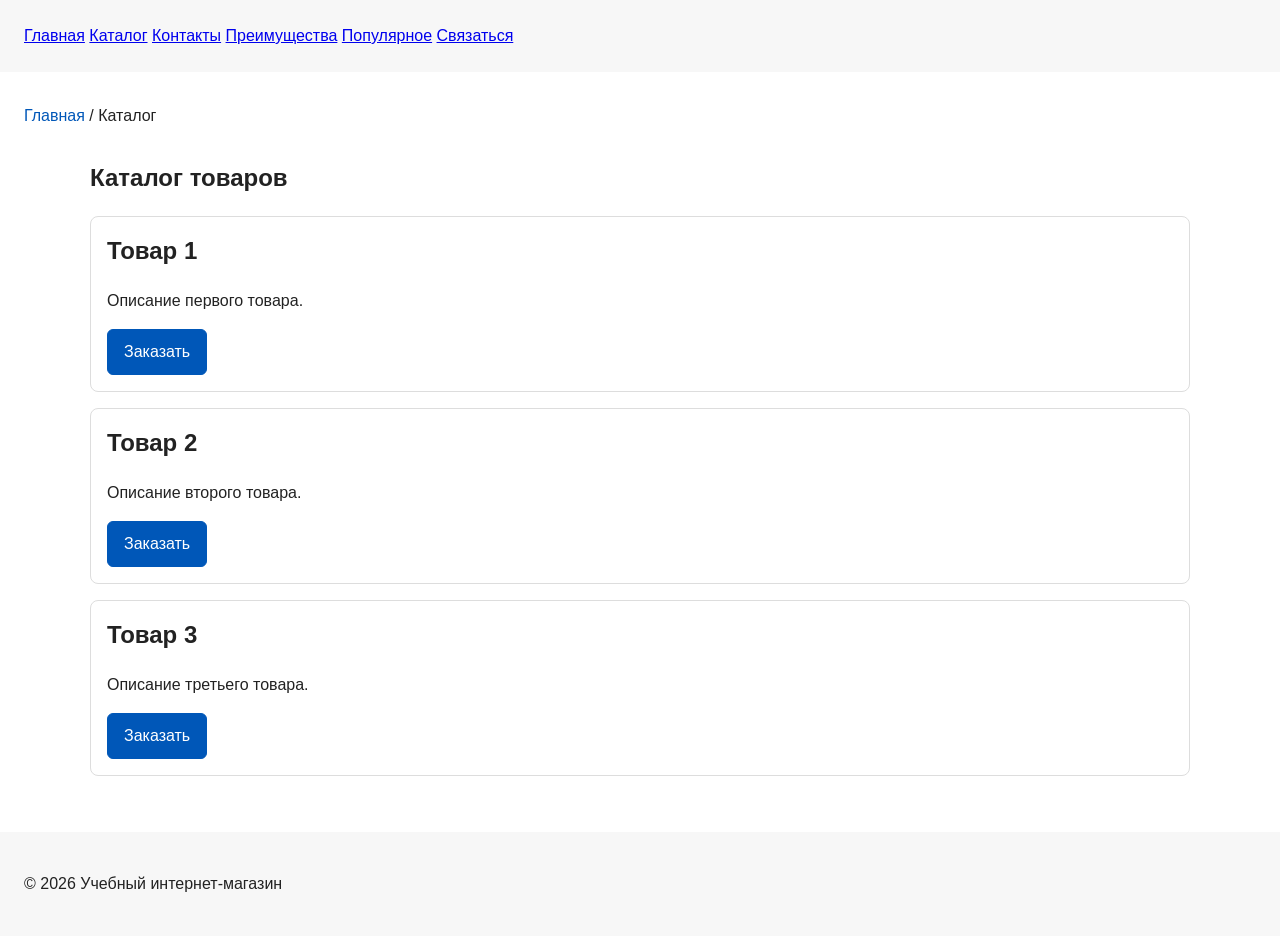
==== catalog.html @ dd1ce4ba "feat: add multi-page structure navigation and anchors" ====
<!DOCTYPE html>
<html lang="ru">
<head>
    <meta charset="UTF-8">
    <meta name="viewport" content="width=device-width, initial-scale=1.0">
    <meta name="description" content="Каталог товаров учебного интернет-магазина.">
    <title>Каталог товаров — Учебный интернет-магазин</title>

    <link rel="stylesheet" href="css/style.css">
</head>

<body>

<header class="header">
    <div class="container">
        <nav class="nav">
            <a href="index.html">Главная</a>
            <a href="catalog.html">Каталог</a>
            <a href="contacts.html">Контакты</a>
            <a href="index.html#advantages">Преимущества</a>
            <a href="index.html#popular">Популярное</a>
            <a href="index.html#contacts">Связаться</a>
        </nav>
    </div>
</header>

<main>

    <nav class="breadcrumbs container" aria-label="Хлебные крошки">
        <a href="index.html">Главная</a>
        <span>Каталог</span>
    </nav>

    <section class="section">
        <div class="container">
            <h1>Каталог товаров</h1>

            <div class="products">

                <article class="product-card">
                    <h2>Товар 1</h2>
                    <p>Описание первого товара.</p>
                    <button class="button">Заказать</button>
                </article>

                <article class="product-card">
                    <h2>Товар 2</h2>
                    <p>Описание второго товара.</p>
                    <button class="button">Заказать</button>
                </article>

                <article class="product-card">
                    <h2>Товар 3</h2>
                    <p>Описание третьего товара.</p>
                    <button class="button">Заказать</button>
                </article>

            </div>
        </div>
    </section>

</main>

<footer class="footer">
    <div class="container">
        <p>&copy; 2026 Учебный интернет-магазин</p>
    </div>
</footer>

</body>
</html>
---- css/style.css ----
/* ===============================
   1. Переменные проекта
   =============================== */

:root {
    /* Основные цвета проекта */
    --color-bg: #ffffff;
    --color-text: #222222;
    --color-muted: #666666;
    --color-primary: #0057b8;
    --color-primary-dark: #003f86;
    --color-border: #dddddd;
    --color-surface: #f7f7f7;
    --color-surface-accent: #eef5ff;
    --color-danger: #b00020;
    --color-success: #168a2f;
    --color-success-bg: #eefaf0;
    --color-white: #ffffff;

    /* Отступы */
    --space-xs: 4px;
    --space-sm: 8px;
    --space-md: 16px;
    --space-lg: 24px;
    --space-xl: 32px;

    /* Скругления */
    --radius-sm: 6px;
    --radius-md: 8px;
    --radius-lg: 12px;

    /* Размеры */
    --container-width: 1100px;
}


/* ===============================
   2. Базовые стили
   =============================== */

/* Минимальный сброс стилей */

* {
    box-sizing: border-box;
}

body {
    margin: 0;
    font-family: Arial, sans-serif;
    line-height: 1.5;
    color: var(--color-text);
    background-color: var(--color-bg);
}


/* Основные области страницы */

header,
main,
footer {
    padding: var(--space-lg);
}

header {
    background-color: var(--color-surface);
}

footer {
    background-color: var(--color-surface);
}


/* ===============================
   3. Шапка и навигация
   =============================== */

.site-header {
    max-width: var(--container-width);
    margin: 0 auto;
}

.site-logo {
    font-weight: bold;
    text-decoration: none;
    color: var(--color-text);
}

.site-nav__list {
    padding: 0;
    margin: var(--space-md) 0 0;
    list-style: none;
}

.site-nav__list li {
    margin-bottom: var(--space-sm);
}

.site-nav__list a {
    color: var(--color-primary);
    text-decoration: none;
}

.site-nav__list a:hover {
    color: var(--color-primary-dark);
    text-decoration: underline;
}

.site-nav__list a:focus-visible,
.site-logo:focus-visible {
    outline: 3px solid var(--color-primary);
    outline-offset: 2px;
}


/* ===============================
   4. Hero-блок
   =============================== */

.hero {
    max-width: var(--container-width);
    margin: 0 auto var(--space-xl);
    padding: var(--space-xl) var(--space-lg);
    background-color: var(--color-surface-accent);
    border-radius: var(--radius-lg);
}


/* ===============================
   5. Основные разделы
   =============================== */

.section {
    max-width: var(--container-width);
    margin: 0 auto var(--space-xl);
}

.section h2 {
    margin-top: 0;
}


/* ===============================
   6. Карточки товаров
   =============================== */

.product-card {
    margin-bottom: var(--space-md);
    padding: var(--space-md);
    border: 1px solid var(--color-border);
    border-radius: var(--radius-md);
    background-color: var(--color-bg);
    transition: box-shadow 0.2s, transform 0.2s;
}

.product-card:hover {
    box-shadow: 0 4px 12px rgba(0, 0, 0, 0.12);
    transform: translateY(-2px);
}

.product-card h3 {
    margin-top: 0;
}


/* ===============================
   7. Кнопки
   =============================== */

.button {
    display: inline-block;
    padding: 10px var(--space-md);
    color: var(--color-white);
    background-color: var(--color-primary);
    text-decoration: none;
    border: 1px solid var(--color-primary);
    border-radius: var(--radius-sm);
    cursor: pointer;
    font: inherit;
}

.button:hover {
    background-color: var(--color-primary-dark);
    border-color: var(--color-primary-dark);
}

.button:focus-visible {
    outline: 3px solid var(--color-primary);
    outline-offset: 2px;
}

.button:disabled {
    opacity: 0.5;
    cursor: not-allowed;
}


/* ===============================
   8. Дополнительный информационный блок
   =============================== */

.aside-info {
    max-width: var(--container-width);
    margin: 0 auto var(--space-xl);
    padding: var(--space-md);
    border-left: 4px solid var(--color-primary);
    background-color: var(--color-surface);
}


/* ===============================
   9. Модальное окно
   =============================== */

.modal {
    display: none;
    position: fixed;
    inset: 0;
    z-index: 1000;
}

.modal.is-open {
    display: block;
}

.modal__overlay {
    position: absolute;
    inset: 0;
    background-color: rgba(0, 0, 0, 0.5);
}

.modal__content {
    position: relative;
    width: min(500px, calc(100% - 32px));
    margin: 60px auto;
    padding: var(--space-lg);
    background-color: var(--color-bg);
    border-radius: var(--radius-lg);
    z-index: 1;
}

.modal__close {
    position: absolute;
    top: 10px;
    right: 14px;
    border: none;
    background: none;
    font-size: 28px;
    cursor: pointer;
    color: var(--color-muted);
}

.modal__close:hover {
    color: var(--color-text);
}

.modal__close:focus-visible {
    outline: 3px solid var(--color-primary);
    outline-offset: 2px;
}


/* ===============================
   10. Форма
   =============================== */

.order-form {
    display: flex;
    flex-direction: column;
    gap: var(--space-md);
}

.form-field {
    display: flex;
    flex-direction: column;
    gap: var(--space-xs);
}

.form-field input,
.form-field textarea,
.form-field select {
    width: 100%;
    padding: 10px;
    border: 1px solid var(--color-border);
    border-radius: var(--radius-sm);
    font: inherit;
    background-color: var(--color-bg);
}

.form-field input:hover,
.form-field textarea:hover,
.form-field select:hover {
    border-color: var(--color-primary);
}

.form-field input:focus-visible,
.form-field textarea:focus-visible,
.form-field select:focus-visible {
    outline: 3px solid var(--color-primary);
    outline-offset: 1px;
    border-color: var(--color-primary);
}

.form-field input[aria-invalid="true"],
.form-field textarea[aria-invalid="true"],
.form-field select[aria-invalid="true"] {
    border-color: var(--color-danger);
}

.form-error {
    min-height: 18px;
    color: var(--color-danger);
    font-size: 14px;
}


/* ===============================
   11. Успешное сообщение
   =============================== */

.form-success {
    padding: var(--space-md);
    color: var(--color-success);
    background-color: var(--color-success-bg);
    border-radius: var(--radius-sm);
}

/* ===============================
   12. Хлебные крошки
   =============================== */

.breadcrumbs {
    margin-bottom: var(--space-lg);
    padding: var(--space-sm) 0;
}

.breadcrumbs a {
    color: var(--color-primary);
    text-decoration: none;
}

.breadcrumbs a:hover {
    text-decoration: underline;
}

.breadcrumbs span::before {
    content: " / ";
    color: var(--color-text);
}


/* ===============================
   13. Якорные ссылки
   =============================== */

html {
    scroll-behavior: smooth;
}

:target {
    outline: 2px dashed var(--color-primary);
    outline-offset: 4px;
}
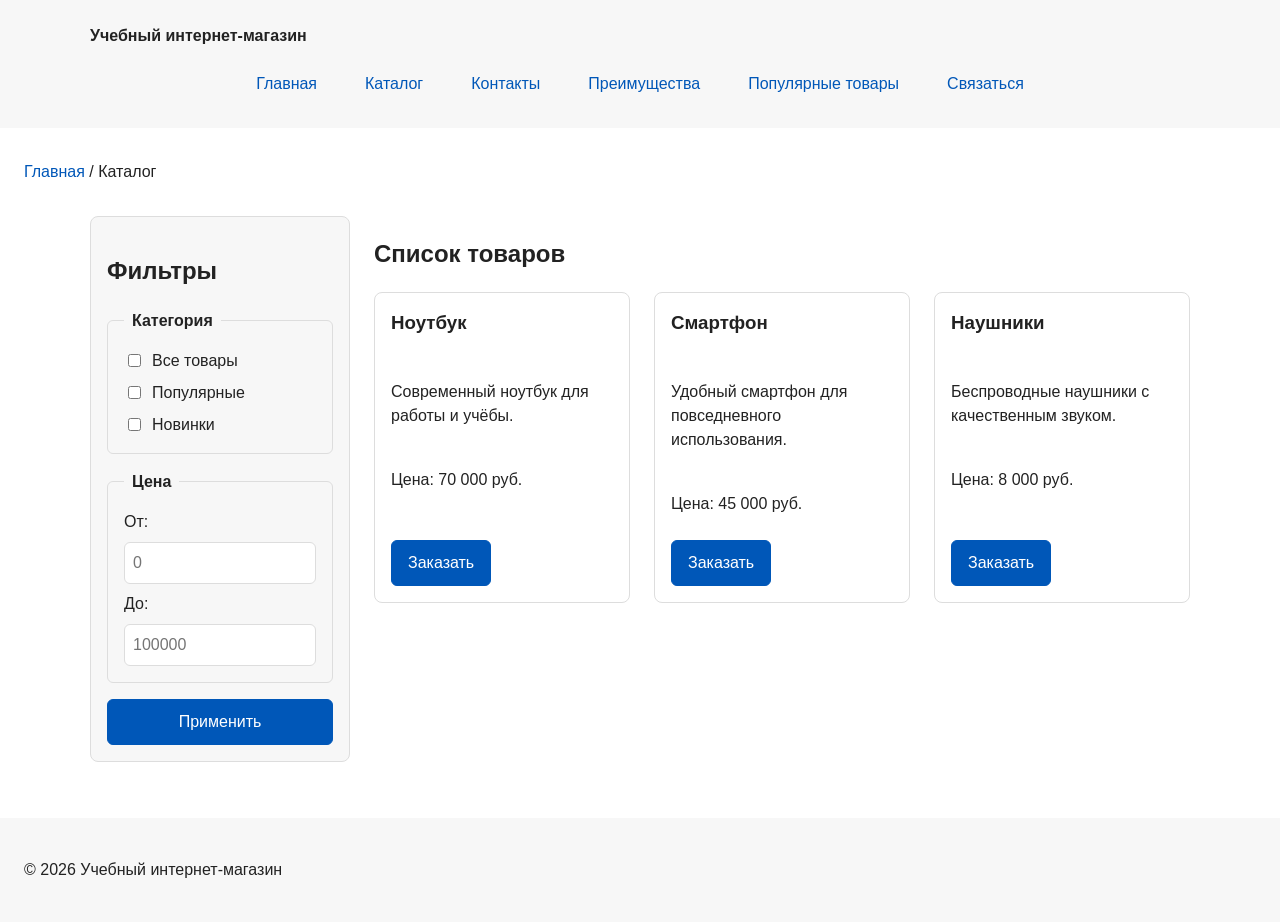
==== commit 9ab11b61: "feat: add flex navigation and grid catalog layout" ====
--- a/catalog.html
+++ b/catalog.html
@@ -3,7 +3,10 @@
 <head>
     <meta charset="UTF-8">
     <meta name="viewport" content="width=device-width, initial-scale=1.0">
-    <meta name="description" content="Каталог товаров учебного интернет-магазина.">
+    <meta
+        name="description"
+        content="Каталог товаров учебного интернет-магазина."
+    >
     <title>Каталог товаров — Учебный интернет-магазин</title>
 
     <link rel="stylesheet" href="css/style.css">
@@ -11,61 +14,166 @@
 
 <body>
 
-<header class="header">
-    <div class="container">
-        <nav class="nav">
-            <a href="index.html">Главная</a>
-            <a href="catalog.html">Каталог</a>
-            <a href="contacts.html">Контакты</a>
-            <a href="index.html#advantages">Преимущества</a>
-            <a href="index.html#popular">Популярное</a>
-            <a href="index.html#contacts">Связаться</a>
+<header>
+    <div class="site-header">
+
+        <a class="site-logo" href="index.html">
+            Учебный интернет-магазин
+        </a>
+
+        <nav class="site-nav" aria-label="Основная навигация">
+            <ul class="site-nav__list">
+                <li><a href="index.html">Главная</a></li>
+                <li><a href="catalog.html">Каталог</a></li>
+                <li><a href="contacts.html">Контакты</a></li>
+                <li><a href="index.html#advantages">Преимущества</a></li>
+                <li><a href="index.html#popular">Популярные товары</a></li>
+                <li><a href="index.html#contacts">Связаться</a></li>
+            </ul>
         </nav>
+
     </div>
 </header>
 
 <main>
 
-    <nav class="breadcrumbs container" aria-label="Хлебные крошки">
+    <div class="breadcrumbs">
         <a href="index.html">Главная</a>
         <span>Каталог</span>
-    </nav>
+    </div>
 
-    <section class="section">
-        <div class="container">
-            <h1>Каталог товаров</h1>
+    <section class="catalog-layout">
 
-            <div class="products">
+        <aside class="catalog-filters">
+            <h2>Фильтры</h2>
+
+            <form class="filters-form" action="#" method="get">
+
+                <fieldset>
+                    <legend>Категория</legend>
+
+                    <label>
+                        <input
+                            type="checkbox"
+                            name="category"
+                            value="all"
+                        >
+                        Все товары
+                    </label>
+
+                    <label>
+                        <input
+                            type="checkbox"
+                            name="category"
+                            value="popular"
+                        >
+                        Популярные
+                    </label>
+
+                    <label>
+                        <input
+                            type="checkbox"
+                            name="category"
+                            value="new"
+                        >
+                        Новинки
+                    </label>
+                </fieldset>
+
+                <fieldset>
+                    <legend>Цена</legend>
+
+                    <label for="price-from">
+                        От:
+                    </label>
+
+                    <input
+                        id="price-from"
+                        type="number"
+                        name="price_from"
+                        min="0"
+                        placeholder="0"
+                    >
+
+                    <label for="price-to">
+                        До:
+                    </label>
+
+                    <input
+                        id="price-to"
+                        type="number"
+                        name="price_to"
+                        min="0"
+                        placeholder="100000"
+                    >
+                </fieldset>
+
+                <button class="button" type="submit">
+                    Применить
+                </button>
+
+            </form>
+        </aside>
+
+        <section class="catalog-products">
+            <h2>Список товаров</h2>
+
+            <div class="products-grid">
 
                 <article class="product-card">
-                    <h2>Товар 1</h2>
-                    <p>Описание первого товара.</p>
-                    <button class="button">Заказать</button>
+                    <h3>Ноутбук</h3>
+                    <p>Современный ноутбук для работы и учёбы.</p>
+                    <p>Цена: 70 000 руб.</p>
+
+                    <button
+                        class="button product-card__button"
+                        type="button"
+                        data-product="Ноутбук"
+                    >
+                        Заказать
+                    </button>
                 </article>
 
                 <article class="product-card">
-                    <h2>Товар 2</h2>
-                    <p>Описание второго товара.</p>
-                    <button class="button">Заказать</button>
+                    <h3>Смартфон</h3>
+                    <p>Удобный смартфон для повседневного использования.</p>
+                    <p>Цена: 45 000 руб.</p>
+
+                    <button
+                        class="button product-card__button"
+                        type="button"
+                        data-product="Смартфон"
+                    >
+                        Заказать
+                    </button>
                 </article>
 
                 <article class="product-card">
-                    <h2>Товар 3</h2>
-                    <p>Описание третьего товара.</p>
-                    <button class="button">Заказать</button>
+                    <h3>Наушники</h3>
+                    <p>Беспроводные наушники с качественным звуком.</p>
+                    <p>Цена: 8 000 руб.</p>
+
+                    <button
+                        class="button product-card__button"
+                        type="button"
+                        data-product="Наушники"
+                    >
+                        Заказать
+                    </button>
                 </article>
 
             </div>
-        </div>
+        </section>
+
     </section>
 
 </main>
 
-<footer class="footer">
-    <div class="container">
-        <p>&copy; 2026 Учебный интернет-магазин</p>
-    </div>
+<footer>
+    <p>&copy; 2026 Учебный интернет-магазин</p>
 </footer>
+
+<script src="js/main.js"></script>
 
 </body>
 </html>
--- a/css/style.css
+++ b/css/style.css
@@ -3,7 +3,6 @@
    =============================== */
 
 :root {
-    /* Основные цвета проекта */
     --color-bg: #ffffff;
     --color-text: #222222;
     --color-muted: #666666;
@@ -17,28 +16,18 @@
     --color-success-bg: #eefaf0;
     --color-white: #ffffff;
 
-    /* Отступы */
     --space-xs: 4px;
     --space-sm: 8px;
     --space-md: 16px;
     --space-lg: 24px;
     --space-xl: 32px;
 
-    /* Скругления */
     --radius-sm: 6px;
     --radius-md: 8px;
     --radius-lg: 12px;
 
-    /* Размеры */
     --container-width: 1100px;
 }
-
-
-/* ===============================
-   2. Базовые стили
-   =============================== */
-
-/* Минимальный сброс стилей */
 
 * {
     box-sizing: border-box;
@@ -52,9 +41,6 @@
     background-color: var(--color-bg);
 }
 
-
-/* Основные области страницы */
-
 header,
 main,
 footer {
@@ -69,11 +55,6 @@
     background-color: var(--color-surface);
 }
 
-
-/* ===============================
-   3. Шапка и навигация
-   =============================== */
-
 .site-header {
     max-width: var(--container-width);
     margin: 0 auto;
@@ -85,24 +66,32 @@
     color: var(--color-text);
 }
 
+/* ===============================
+   Навигация Flexbox
+   =============================== */
+
 .site-nav__list {
+    display: flex;
+    flex-wrap: wrap;
+    justify-content: center;
+    align-items: center;
+    gap: var(--space-md);
     padding: 0;
     margin: var(--space-md) 0 0;
     list-style: none;
 }
 
-.site-nav__list li {
-    margin-bottom: var(--space-sm);
-}
-
 .site-nav__list a {
+    display: inline-block;
+    padding: var(--space-sm) var(--space-md);
     color: var(--color-primary);
     text-decoration: none;
+    border-radius: var(--radius-sm);
 }
 
 .site-nav__list a:hover {
-    color: var(--color-primary-dark);
-    text-decoration: underline;
+    color: var(--color-white);
+    background-color: var(--color-primary);
 }
 
 .site-nav__list a:focus-visible,
@@ -111,9 +100,8 @@
     outline-offset: 2px;
 }
 
-
-/* ===============================
-   4. Hero-блок
+/* ===============================
+   Главная страница
    =============================== */
 
 .hero {
@@ -124,11 +112,6 @@
     border-radius: var(--radius-lg);
 }
 
-
-/* ===============================
-   5. Основные разделы
-   =============================== */
-
 .section {
     max-width: var(--container-width);
     margin: 0 auto var(--space-xl);
@@ -138,13 +121,25 @@
     margin-top: 0;
 }
 
-
-/* ===============================
-   6. Карточки товаров
+/* ===============================
+   Сетка товаров CSS Grid
+   =============================== */
+
+.products-grid {
+    display: grid;
+    grid-template-columns: repeat(3, 1fr);
+    gap: var(--space-lg);
+}
+
+/* ===============================
+   Карточка товара Flexbox
    =============================== */
 
 .product-card {
-    margin-bottom: var(--space-md);
+    display: flex;
+    flex-direction: column;
+    gap: var(--space-sm);
+    margin-bottom: 0;
     padding: var(--space-md);
     border: 1px solid var(--color-border);
     border-radius: var(--radius-md);
@@ -161,9 +156,86 @@
     margin-top: 0;
 }
 
-
-/* ===============================
-   7. Кнопки
+.product-card .button {
+    margin-top: auto;
+    align-self: flex-start;
+}
+
+/* ===============================
+   Каталог: фильтры + товары
+   =============================== */
+
+.catalog-layout {
+    max-width: var(--container-width);
+    margin: 0 auto var(--space-xl);
+
+    display: grid;
+
+    grid-template-columns: 260px 1fr;
+
+    grid-template-areas:
+        "filters products";
+
+    gap: var(--space-lg);
+}
+
+.catalog-filters {
+    grid-area: filters;
+    padding: var(--space-md);
+    border: 1px solid var(--color-border);
+    border-radius: var(--radius-md);
+    background-color: var(--color-surface);
+}
+
+.catalog-products {
+    grid-area: products;
+}
+
+/* ===============================
+   Форма фильтров
+   =============================== */
+
+.filters-form {
+    display: grid;
+    gap: var(--space-md);
+}
+
+.filters-form fieldset {
+    display: grid;
+    gap: var(--space-sm);
+    margin: 0;
+    padding: var(--space-md);
+    border: 1px solid var(--color-border);
+    border-radius: var(--radius-sm);
+}
+
+.filters-form legend {
+    padding: 0 var(--space-sm);
+    font-weight: bold;
+}
+
+.filters-form label {
+    display: flex;
+    align-items: center;
+    gap: var(--space-sm);
+}
+
+.filters-form input[type="number"] {
+    width: 100%;
+    padding: var(--space-sm);
+    border: 1px solid var(--color-border);
+    border-radius: var(--radius-sm);
+    font: inherit;
+}
+
+.filters-form input[type="number"]:focus-visible {
+    outline: 3px solid var(--color-primary);
+    outline-offset: 1px;
+    border-color: var(--color-primary);
+}
+
+/* ===============================
+   Кнопки
    =============================== */
 
 .button {
@@ -193,9 +265,8 @@
     cursor: not-allowed;
 }
 
-
-/* ===============================
-   8. Дополнительный информационный блок
+/* ===============================
+   Дополнительный блок
    =============================== */
 
 .aside-info {
@@ -206,9 +277,8 @@
     background-color: var(--color-surface);
 }
 
-
-/* ===============================
-   9. Модальное окно
+/* ===============================
+   Модальное окно
    =============================== */
 
 .modal {
@@ -258,9 +328,8 @@
     outline-offset: 2px;
 }
 
-
-/* ===============================
-   10. Форма
+/* ===============================
+   Форма заказа
    =============================== */
 
 .order-form {
@@ -312,11 +381,6 @@
     font-size: 14px;
 }
 
-
-/* ===============================
-   11. Успешное сообщение
-   =============================== */
-
 .form-success {
     padding: var(--space-md);
     color: var(--color-success);
@@ -325,7 +389,7 @@
 }
 
 /* ===============================
-   12. Хлебные крошки
+   Хлебные крошки
    =============================== */
 
 .breadcrumbs {
@@ -347,9 +411,8 @@
     color: var(--color-text);
 }
 
-
-/* ===============================
-   13. Якорные ссылки
+/* ===============================
+   Якоря
    =============================== */
 
 html {
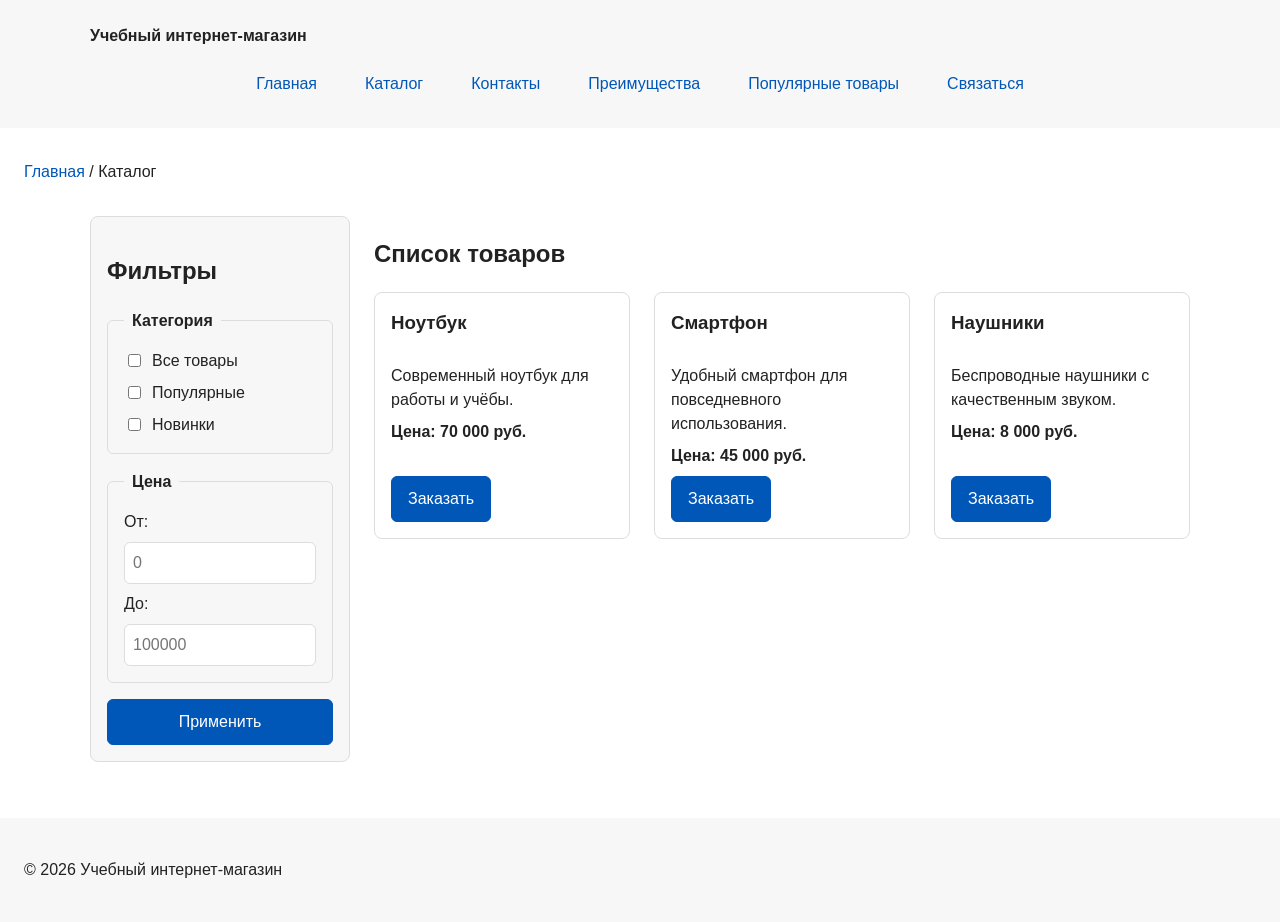
==== commit 85f16221: "refactor: apply BEM naming to CSS classes" ====
--- a/catalog.html
+++ b/catalog.html
@@ -1,3 +1,4 @@
+
 <!DOCTYPE html>
 <html lang="ru">
 <head>
@@ -14,46 +15,59 @@
 
 <body>
 
-<header>
-    <div class="site-header">
-
-        <a class="site-logo" href="index.html">
+<header class="site-header">
+    <div class="site-header__inner">
+
+        <a class="site-header__logo" href="index.html">
             Учебный интернет-магазин
         </a>
 
         <nav class="site-nav" aria-label="Основная навигация">
             <ul class="site-nav__list">
-                <li><a href="index.html">Главная</a></li>
-                <li><a href="catalog.html">Каталог</a></li>
-                <li><a href="contacts.html">Контакты</a></li>
-                <li><a href="index.html#advantages">Преимущества</a></li>
-                <li><a href="index.html#popular">Популярные товары</a></li>
-                <li><a href="index.html#contacts">Связаться</a></li>
+                <li class="site-nav__item">
+                    <a class="site-nav__link" href="index.html">Главная</a>
+                </li>
+                <li class="site-nav__item">
+                    <a class="site-nav__link" href="catalog.html">Каталог</a>
+                </li>
+                <li class="site-nav__item">
+                    <a class="site-nav__link" href="contacts.html">Контакты</a>
+                </li>
+                <li class="site-nav__item">
+                    <a class="site-nav__link" href="index.html#advantages">Преимущества</a>
+                </li>
+                <li class="site-nav__item">
+                    <a class="site-nav__link" href="index.html#popular">Популярные товары</a>
+                </li>
+                <li class="site-nav__item">
+                    <a class="site-nav__link" href="index.html#contacts">Связаться</a>
+                </li>
             </ul>
         </nav>
 
     </div>
 </header>
 
-<main>
+<main class="page-content">
 
     <div class="breadcrumbs">
-        <a href="index.html">Главная</a>
-        <span>Каталог</span>
+        <a class="breadcrumbs__link" href="index.html">Главная</a>
+        <span class="breadcrumbs__current">Каталог</span>
     </div>
 
     <section class="catalog-layout">
 
         <aside class="catalog-filters">
-            <h2>Фильтры</h2>
+            <h2 class="catalog-filters__title">Фильтры</h2>
 
             <form class="filters-form" action="#" method="get">
 
-                <fieldset>
-                    <legend>Категория</legend>
-
-                    <label>
+                <fieldset class="filters-form__group">
+                    <legend class="filters-form__legend">Категория</legend>
+
+                    <label class="filters-form__label">
                         <input
+                            class="filters-form__checkbox"
                             type="checkbox"
                             name="category"
                             value="all"
@@ -61,8 +75,9 @@
                         Все товары
                     </label>
 
-                    <label>
+                    <label class="filters-form__label">
                         <input
+                            class="filters-form__checkbox"
                             type="checkbox"
                             name="category"
                             value="popular"
@@ -70,8 +85,9 @@
                         Популярные
                     </label>
 
-                    <label>
+                    <label class="filters-form__label">
                         <input
+                            class="filters-form__checkbox"
                             type="checkbox"
                             name="category"
                             value="new"
@@ -80,14 +96,15 @@
                     </label>
                 </fieldset>
 
-                <fieldset>
-                    <legend>Цена</legend>
-
-                    <label for="price-from">
+                <fieldset class="filters-form__group">
+                    <legend class="filters-form__legend">Цена</legend>
+
+                    <label class="filters-form__label" for="price-from">
                         От:
                     </label>
 
                     <input
+                        class="filters-form__input"
                         id="price-from"
                         type="number"
                         name="price_from"
@@ -95,11 +112,12 @@
                         placeholder="0"
                     >
 
-                    <label for="price-to">
+                    <label class="filters-form__label" for="price-to">
                         До:
                     </label>
 
                     <input
+                        class="filters-form__input"
                         id="price-to"
                         type="number"
                         name="price_to"
@@ -108,7 +126,7 @@
                     >
                 </fieldset>
 
-                <button class="button" type="submit">
+                <button class="button button--primary" type="submit">
                     Применить
                 </button>
 
@@ -116,17 +134,19 @@
         </aside>
 
         <section class="catalog-products">
-            <h2>Список товаров</h2>
+            <h2 class="catalog-products__title">Список товаров</h2>
 
             <div class="products-grid">
 
                 <article class="product-card">
-                    <h3>Ноутбук</h3>
-                    <p>Современный ноутбук для работы и учёбы.</p>
-                    <p>Цена: 70 000 руб.</p>
+                    <h3 class="product-card__title">Ноутбук</h3>
+                    <p class="product-card__description">
+                        Современный ноутбук для работы и учёбы.
+                    </p>
+                    <p class="product-card__price">Цена: 70 000 руб.</p>
 
                     <button
-                        class="button product-card__button"
+                        class="button button--primary product-card__button"
                         type="button"
                         data-product="Ноутбук"
                     >
@@ -135,12 +155,14 @@
                 </article>
 
                 <article class="product-card">
-                    <h3>Смартфон</h3>
-                    <p>Удобный смартфон для повседневного использования.</p>
-                    <p>Цена: 45 000 руб.</p>
+                    <h3 class="product-card__title">Смартфон</h3>
+                    <p class="product-card__description">
+                        Удобный смартфон для повседневного использования.
+                    </p>
+                    <p class="product-card__price">Цена: 45 000 руб.</p>
 
                     <button
-                        class="button product-card__button"
+                        class="button button--primary product-card__button"
                         type="button"
                         data-product="Смартфон"
                     >
@@ -149,12 +171,14 @@
                 </article>
 
                 <article class="product-card">
-                    <h3>Наушники</h3>
-                    <p>Беспроводные наушники с качественным звуком.</p>
-                    <p>Цена: 8 000 руб.</p>
+                    <h3 class="product-card__title">Наушники</h3>
+                    <p class="product-card__description">
+                        Беспроводные наушники с качественным звуком.
+                    </p>
+                    <p class="product-card__price">Цена: 8 000 руб.</p>
 
                     <button
-                        class="button product-card__button"
+                        class="button button--primary product-card__button"
                         type="button"
                         data-product="Наушники"
                     >
@@ -169,11 +193,90 @@
 
 </main>
 
-<footer>
-    <p>&copy; 2026 Учебный интернет-магазин</p>
+<footer class="site-footer">
+    <p class="site-footer__text">
+        &copy; 2026 Учебный интернет-магазин
+    </p>
 </footer>
 
+    <div class="modal" id="orderModal" aria-hidden="true">
+        <div class="modal__overlay" data-modal-close></div>
+
+        <div class="modal__content"
+             role="dialog"
+             aria-modal="true"
+             aria-labelledby="orderModalTitle">
+
+            <button class="button button--secondary order-dialog__close"
+                    type="button"
+                    aria-label="Закрыть окно"
+                    data-modal-close>
+                &times;
+            </button>
+
+            <h2 class="order-dialog__title" id="orderModalTitle">Оформление заявки</h2>
+
+            <form class="order-form" id="orderForm" novalidate>
+                <input type="hidden" id="productInput" name="product">
+
+                <div class="order-form__field">
+                    <label class="order-form__label" for="nameInput">Имя</label>
+                    <input class="order-form__input" type="text" id="nameInput" name="name" placeholder="Введите имя" required>
+                    <span class="order-form__error" id="nameError"></span>
+                </div>
+
+                <div class="order-form__field">
+                    <label class="order-form__label" for="phoneInput">Телефон</label>
+                    <input class="order-form__input" type="tel" id="phoneInput" name="phone" placeholder="+7 (___) ___-__-__" required>
+                    <span class="order-form__error" id="phoneError"></span>
+                </div>
+
+                <div class="order-form__field">
+                    <label class="order-form__label" for="emailInput">Email</label>
+                    <input class="order-form__input" type="email" id="emailInput" name="email" placeholder="example@mail.ru" required>
+                    <span class="order-form__error" id="emailError"></span>
+                </div>
+
+                <div class="order-form__field">
+                    <label class="order-form__label" for="dateInput">Дата</label>
+                    <input class="order-form__input" type="date" id="dateInput" name="date" required>
+                    <span class="order-form__error" id="dateError"></span>
+                </div>
+
+                <div class="order-form__field">
+                    <label class="order-form__label" for="topicInput">Товар</label>
+                    <select class="order-form__select" id="topicInput" name="topic" required>
+                        <option value="">Выберите товар</option>
+                        <option value="Товар 1">Товар 1</option>
+                        <option value="Товар 2">Товар 2</option>
+                        <option value="Товар 3">Товар 3</option>
+                    </select>
+                    <span class="order-form__error" id="topicError"></span>
+                </div>
+
+                <div class="order-form__field">
+                    <label class="order-form__label" for="consentInput">
+                        <input class="order-form__checkbox" type="checkbox" id="consentInput" name="consent" required>
+                        Я согласен(на) на обработку данных
+                    </label>
+                    <span class="order-form__error" id="consentError"></span>
+                </div>
+
+                <div class="order-form__field">
+                    <label class="order-form__label" for="commentInput">Комментарий</label>
+                    <textarea class="order-form__textarea" id="commentInput" name="comment" rows="4" placeholder="Ваш комментарий"></textarea>
+                    <span class="order-form__error" id="commentError"></span>
+                </div>
+
+                <div class="order-form__actions">
+                    <button class="button button--primary" type="submit">Отправить заявку</button>
+                </div>
+
+                <p class="success-message" id="successMessage"></p>
+            </form>
+        </div>
+    </div>
 <script src="js/main.js"></script>
 
 </body>
-</html>+</html>
--- a/css/style.css
+++ b/css/style.css
@@ -1,3 +1,4 @@
+
 /* ===============================
    1. Переменные проекта
    =============================== */
@@ -41,33 +42,33 @@
     background-color: var(--color-bg);
 }
 
-header,
+.site-header,
 main,
-footer {
+.site-footer {
     padding: var(--space-lg);
 }
 
-header {
+.site-header {
     background-color: var(--color-surface);
 }
 
-footer {
+.site-footer {
     background-color: var(--color-surface);
 }
 
-.site-header {
+.site-header__inner {
     max-width: var(--container-width);
     margin: 0 auto;
 }
 
-.site-logo {
+.site-header__logo {
     font-weight: bold;
     text-decoration: none;
     color: var(--color-text);
 }
 
 /* ===============================
-   Навигация Flexbox
+   Навигация
    =============================== */
 
 .site-nav__list {
@@ -81,7 +82,7 @@
     list-style: none;
 }
 
-.site-nav__list a {
+.site-nav__link {
     display: inline-block;
     padding: var(--space-sm) var(--space-md);
     color: var(--color-primary);
@@ -89,13 +90,13 @@
     border-radius: var(--radius-sm);
 }
 
-.site-nav__list a:hover {
+.site-nav__link:hover {
     color: var(--color-white);
     background-color: var(--color-primary);
 }
 
-.site-nav__list a:focus-visible,
-.site-logo:focus-visible {
+.site-nav__link:focus-visible,
+.site-header__logo:focus-visible {
     outline: 3px solid var(--color-primary);
     outline-offset: 2px;
 }
@@ -112,17 +113,71 @@
     border-radius: var(--radius-lg);
 }
 
+.hero__title {
+    margin-top: 0;
+}
+
+.hero__description {
+    margin-bottom: var(--space-lg);
+}
+
 .section {
     max-width: var(--container-width);
     margin: 0 auto var(--space-xl);
 }
 
-.section h2 {
+
+/* Содержимое секций */
+
+.section__content {
+    padding: var(--space-md);
+}
+
+.section__link {
+    color: var(--color-primary);
+    text-decoration: none;
+}
+
+.section__link:hover {
+    text-decoration: underline;
+}
+
+/* Контактная информация */
+
+.contact-info {
+    padding: var(--space-md);
+    border: 1px solid var(--color-border);
+    border-radius: var(--radius-md);
+    background-color: var(--color-surface);
+}
+
+.contact-info__title {
     margin-top: 0;
 }
 
-/* ===============================
-   Сетка товаров CSS Grid
+.contact-info__list {
+    padding-left: var(--space-lg);
+}
+
+.contact-info__item {
+    margin-bottom: var(--space-xs);
+}
+
+
+.section__title {
+    margin-top: 0;
+}
+
+.section__text {
+    margin-bottom: var(--space-md);
+}
+
+.advantages-list__item {
+    margin-bottom: var(--space-xs);
+}
+
+/* ===============================
+   Сетка товаров
    =============================== */
 
 .products-grid {
@@ -132,14 +187,13 @@
 }
 
 /* ===============================
-   Карточка товара Flexbox
+   Карточка товара
    =============================== */
 
 .product-card {
     display: flex;
     flex-direction: column;
     gap: var(--space-sm);
-    margin-bottom: 0;
     padding: var(--space-md);
     border: 1px solid var(--color-border);
     border-radius: var(--radius-md);
@@ -152,30 +206,38 @@
     transform: translateY(-2px);
 }
 
-.product-card h3 {
+.product-card--featured {
+    border-color: var(--color-primary);
+}
+
+.product-card__title {
     margin-top: 0;
 }
 
-.product-card .button {
+.product-card__description,
+.product-card__price {
+    margin: 0;
+}
+
+.product-card__price {
+    font-weight: bold;
+}
+
+.product-card__button {
     margin-top: auto;
     align-self: flex-start;
 }
 
 /* ===============================
-   Каталог: фильтры + товары
+   Каталог
    =============================== */
 
 .catalog-layout {
     max-width: var(--container-width);
     margin: 0 auto var(--space-xl);
-
     display: grid;
-
     grid-template-columns: 260px 1fr;
-
-    grid-template-areas:
-        "filters products";
-
+    grid-template-areas: "filters products";
     gap: var(--space-lg);
 }
 
@@ -191,16 +253,15 @@
     grid-area: products;
 }
 
-/* ===============================
-   Форма фильтров
-   =============================== */
+
+/* Фильтры каталога */
 
 .filters-form {
     display: grid;
     gap: var(--space-md);
 }
 
-.filters-form fieldset {
+.filters-form__group {
     display: grid;
     gap: var(--space-sm);
     margin: 0;
@@ -209,18 +270,18 @@
     border-radius: var(--radius-sm);
 }
 
-.filters-form legend {
+.filters-form__legend {
     padding: 0 var(--space-sm);
     font-weight: bold;
 }
 
-.filters-form label {
+.filters-form__label {
     display: flex;
     align-items: center;
     gap: var(--space-sm);
 }
 
-.filters-form input[type="number"] {
+.filters-form__input {
     width: 100%;
     padding: var(--space-sm);
     border: 1px solid var(--color-border);
@@ -228,11 +289,16 @@
     font: inherit;
 }
 
-.filters-form input[type="number"]:focus-visible {
+.filters-form__input:focus-visible {
     outline: 3px solid var(--color-primary);
     outline-offset: 1px;
     border-color: var(--color-primary);
 }
+
+.filters-form__checkbox {
+    flex-shrink: 0;
+}
+
 
 /* ===============================
    Кнопки
@@ -265,6 +331,17 @@
     cursor: not-allowed;
 }
 
+.button--primary {
+    color: var(--color-white);
+    background-color: var(--color-primary);
+}
+
+.button--secondary {
+    color: var(--color-primary);
+    background-color: transparent;
+    border-color: var(--color-primary);
+}
+
 /* ===============================
    Дополнительный блок
    =============================== */
@@ -277,56 +354,88 @@
     background-color: var(--color-surface);
 }
 
-/* ===============================
-   Модальное окно
-   =============================== */
-
+.aside-info__title {
+    margin-top: 0;
+}
+
+.aside-info__text {
+    margin-bottom: 0;
+}
+
+
+/* Окно оформления заказа */
 .modal {
-    display: none;
-    position: fixed;
-    inset: 0;
-    z-index: 1000;
+  position: fixed;
+  inset: 0;
+  z-index: 1000;
+  display: none;
+  align-items: center;
+  justify-content: center;
+  padding: 16px;
 }
 
 .modal.is-open {
-    display: block;
+  display: flex;
 }
 
 .modal__overlay {
-    position: absolute;
-    inset: 0;
-    background-color: rgba(0, 0, 0, 0.5);
+  position: absolute;
+  inset: 0;
+  background: rgba(0, 0, 0, 0.6);
 }
 
 .modal__content {
-    position: relative;
-    width: min(500px, calc(100% - 32px));
-    margin: 60px auto;
-    padding: var(--space-lg);
-    background-color: var(--color-bg);
-    border-radius: var(--radius-lg);
-    z-index: 1;
-}
-
-.modal__close {
+  position: relative;
+  z-index: 1;
+  width: 100%;
+  max-width: 600px;
+  max-height: calc(100vh - 32px);
+  overflow-y: auto;
+  box-sizing: border-box;
+  padding: 28px;
+  border-radius: 16px;
+  background: var(--color-white, #fff);
+}
+
+
+
+.order-dialog__title {
+  margin-top: 0;
+}
+
+@media (max-width: 600px) {
+  .modal {
+    padding: 8px;
+  }
+
+  .modal__content {
+    max-height: calc(100vh - 16px);
+    padding: 20px 16px;
+  }
+}
+
+
+.order-dialog__close {
     position: absolute;
     top: 10px;
     right: 14px;
+    padding: 0 8px;
     border: none;
     background: none;
+    color: var(--color-muted);
     font-size: 28px;
-    cursor: pointer;
-    color: var(--color-muted);
-}
-
-.modal__close:hover {
+}
+
+.order-dialog__close:hover {
     color: var(--color-text);
 }
 
-.modal__close:focus-visible {
+.order-dialog__close:focus-visible {
     outline: 3px solid var(--color-primary);
     outline-offset: 2px;
 }
+
+
 
 /* ===============================
    Форма заказа
@@ -338,15 +447,19 @@
     gap: var(--space-md);
 }
 
-.form-field {
+.order-form__field {
     display: flex;
     flex-direction: column;
     gap: var(--space-xs);
 }
 
-.form-field input,
-.form-field textarea,
-.form-field select {
+.order-form__label {
+    display: block;
+}
+
+.order-form__input,
+.order-form__textarea,
+.order-form__select {
     width: 100%;
     padding: 10px;
     border: 1px solid var(--color-border);
@@ -355,33 +468,44 @@
     background-color: var(--color-bg);
 }
 
-.form-field input:hover,
-.form-field textarea:hover,
-.form-field select:hover {
+.order-form__input:hover,
+.order-form__textarea:hover,
+.order-form__select:hover {
     border-color: var(--color-primary);
 }
 
-.form-field input:focus-visible,
-.form-field textarea:focus-visible,
-.form-field select:focus-visible {
+.order-form__input:focus-visible,
+.order-form__textarea:focus-visible,
+.order-form__select:focus-visible {
     outline: 3px solid var(--color-primary);
     outline-offset: 1px;
     border-color: var(--color-primary);
 }
 
-.form-field input[aria-invalid="true"],
-.form-field textarea[aria-invalid="true"],
-.form-field select[aria-invalid="true"] {
+.order-form__input[aria-invalid="true"],
+.order-form__textarea[aria-invalid="true"],
+.order-form__select[aria-invalid="true"] {
     border-color: var(--color-danger);
 }
 
-.form-error {
+.order-form__error {
     min-height: 18px;
     color: var(--color-danger);
     font-size: 14px;
 }
 
-.form-success {
+.order-form__checkbox {
+    width: auto;
+}
+
+.order-form__actions {
+    display: flex;
+    gap: var(--space-md);
+    margin-top: var(--space-sm);
+}
+
+.success-message {
+    margin: 0;
     padding: var(--space-md);
     color: var(--color-success);
     background-color: var(--color-success-bg);
@@ -397,16 +521,16 @@
     padding: var(--space-sm) 0;
 }
 
-.breadcrumbs a {
+.breadcrumbs__link {
     color: var(--color-primary);
     text-decoration: none;
 }
 
-.breadcrumbs a:hover {
+.breadcrumbs__link:hover {
     text-decoration: underline;
 }
 
-.breadcrumbs span::before {
+.breadcrumbs__current::before {
     content: " / ";
     color: var(--color-text);
 }
@@ -422,4 +546,4 @@
 :target {
     outline: 2px dashed var(--color-primary);
     outline-offset: 4px;
-}+}
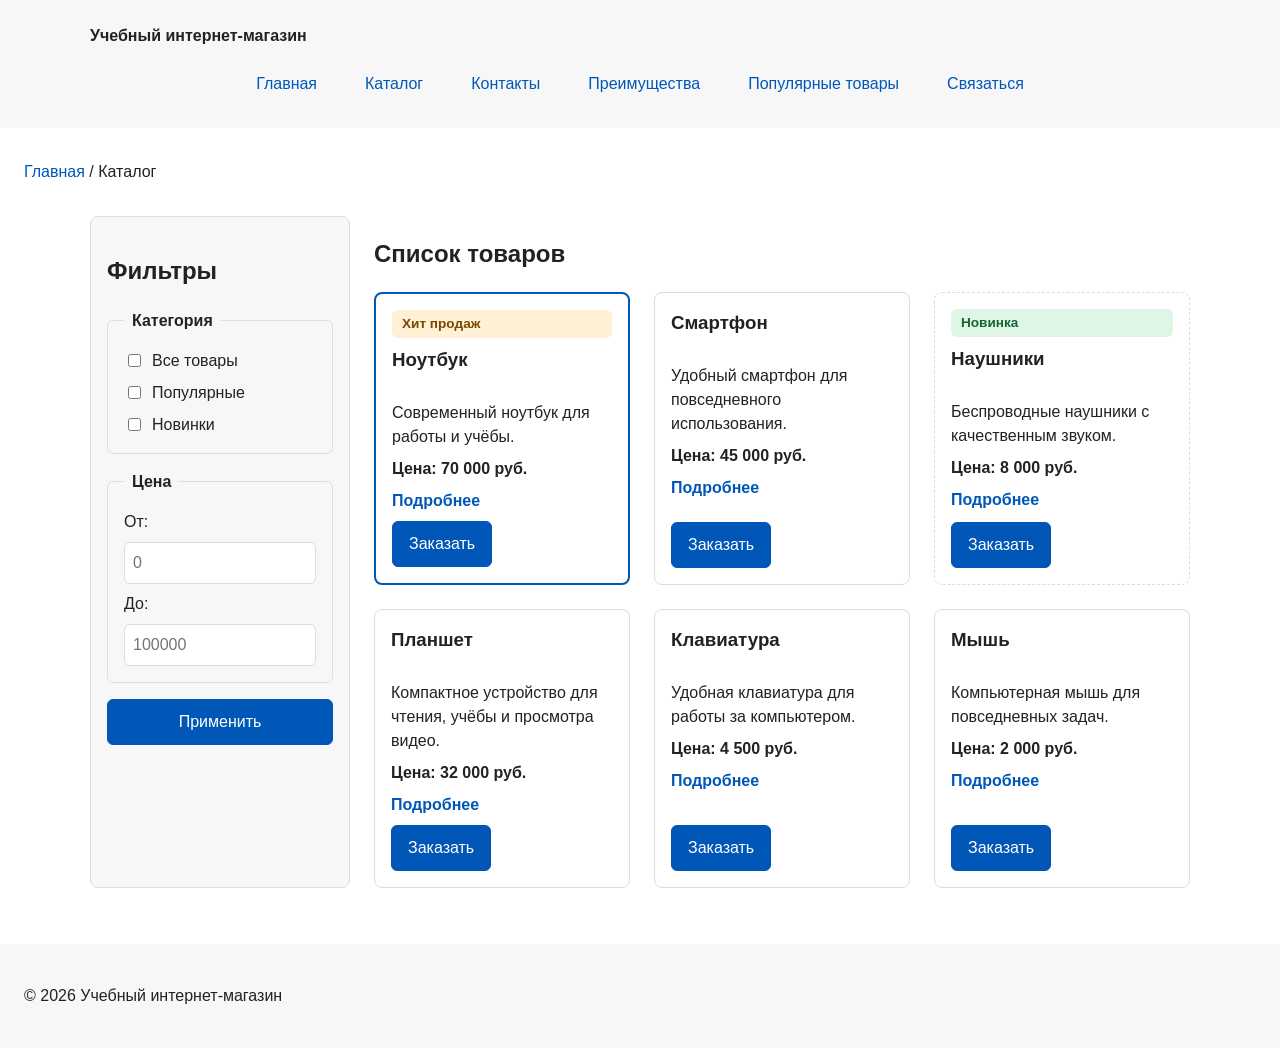
==== commit ce17c716: "feat: add KR1 pages and improvements" ====
--- a/catalog.html
+++ b/catalog.html
@@ -136,57 +136,91 @@
         <section class="catalog-products">
             <h2 class="catalog-products__title">Список товаров</h2>
 
-            <div class="products-grid">
-
-                <article class="product-card">
-                    <h3 class="product-card__title">Ноутбук</h3>
-                    <p class="product-card__description">
-                        Современный ноутбук для работы и учёбы.
-                    </p>
-                    <p class="product-card__price">Цена: 70 000 руб.</p>
-
-                    <button
-                        class="button button--primary product-card__button"
-                        type="button"
-                        data-product="Ноутбук"
-                    >
-                        Заказать
-                    </button>
-                </article>
-
-                <article class="product-card">
-                    <h3 class="product-card__title">Смартфон</h3>
-                    <p class="product-card__description">
-                        Удобный смартфон для повседневного использования.
-                    </p>
-                    <p class="product-card__price">Цена: 45 000 руб.</p>
-
-                    <button
-                        class="button button--primary product-card__button"
-                        type="button"
-                        data-product="Смартфон"
-                    >
-                        Заказать
-                    </button>
-                </article>
-
-                <article class="product-card">
-                    <h3 class="product-card__title">Наушники</h3>
-                    <p class="product-card__description">
-                        Беспроводные наушники с качественным звуком.
-                    </p>
-                    <p class="product-card__price">Цена: 8 000 руб.</p>
-
-                    <button
-                        class="button button--primary product-card__button"
-                        type="button"
-                        data-product="Наушники"
-                    >
-                        Заказать
-                    </button>
-                </article>
-
-            </div>
+            
+<div class="products-grid">
+
+    <article class="product-card product-card--featured">
+        <span class="product-card__badge product-card__badge--hit">Хит продаж</span>
+        <h3 class="product-card__title">Ноутбук</h3>
+        <p class="product-card__description">
+            Современный ноутбук для работы и учёбы.
+        </p>
+        <p class="product-card__price">Цена: 70 000 руб.</p>
+        <a class="product-card__details-link" href="product.html">Подробнее</a>
+        <button class="button button--primary product-card__button"
+                type="button" data-product="Ноутбук">
+            Заказать
+        </button>
+    </article>
+
+    <article class="product-card">
+        <h3 class="product-card__title">Смартфон</h3>
+        <p class="product-card__description">
+            Удобный смартфон для повседневного использования.
+        </p>
+        <p class="product-card__price">Цена: 45 000 руб.</p>
+        <a class="product-card__details-link" href="product.html">Подробнее</a>
+        <button class="button button--primary product-card__button"
+                type="button" data-product="Смартфон">
+            Заказать
+        </button>
+    </article>
+
+    <article class="product-card product-card--new">
+        <span class="product-card__badge product-card__badge--new">Новинка</span>
+        <h3 class="product-card__title">Наушники</h3>
+        <p class="product-card__description">
+            Беспроводные наушники с качественным звуком.
+        </p>
+        <p class="product-card__price">Цена: 8 000 руб.</p>
+        <a class="product-card__details-link" href="product.html">Подробнее</a>
+        <button class="button button--primary product-card__button"
+                type="button" data-product="Наушники">
+            Заказать
+        </button>
+    </article>
+
+    <article class="product-card">
+        <h3 class="product-card__title">Планшет</h3>
+        <p class="product-card__description">
+            Компактное устройство для чтения, учёбы и просмотра видео.
+        </p>
+        <p class="product-card__price">Цена: 32 000 руб.</p>
+        <a class="product-card__details-link" href="product.html">Подробнее</a>
+        <button class="button button--primary product-card__button"
+                type="button" data-product="Планшет">
+            Заказать
+        </button>
+    </article>
+
+    <article class="product-card">
+        <h3 class="product-card__title">Клавиатура</h3>
+        <p class="product-card__description">
+            Удобная клавиатура для работы за компьютером.
+        </p>
+        <p class="product-card__price">Цена: 4 500 руб.</p>
+        <a class="product-card__details-link" href="product.html">Подробнее</a>
+        <button class="button button--primary product-card__button"
+                type="button" data-product="Клавиатура">
+            Заказать
+        </button>
+    </article>
+
+    <article class="product-card">
+        <h3 class="product-card__title">Мышь</h3>
+        <p class="product-card__description">
+            Компьютерная мышь для повседневных задач.
+        </p>
+        <p class="product-card__price">Цена: 2 000 руб.</p>
+        <a class="product-card__details-link" href="product.html">Подробнее</a>
+        <button class="button button--primary product-card__button"
+                type="button" data-product="Мышь">
+            Заказать
+        </button>
+    </article>
+
+</div>
+
         </section>
 
     </section>
--- a/css/style.css
+++ b/css/style.css
@@ -547,3 +547,191 @@
     outline: 2px dashed var(--color-primary);
     outline-offset: 4px;
 }
+
+
+/* ========================================
+   КР-1: подробная карточка товара
+======================================== */
+
+.product-detail__layout {
+    display: grid;
+    grid-template-columns: repeat(2, minmax(0, 1fr));
+    gap: var(--space-lg);
+    align-items: start;
+}
+
+.product-detail__image-placeholder {
+    display: flex;
+    align-items: center;
+    justify-content: center;
+    min-height: 280px;
+    padding: var(--space-lg);
+    border: 1px solid var(--color-border);
+    border-radius: var(--radius-md);
+    background: var(--color-surface);
+    color: var(--color-text);
+    text-align: center;
+}
+
+.product-detail__info {
+    display: grid;
+    gap: var(--space-md);
+}
+
+.product-detail__description {
+    line-height: 1.7;
+}
+
+.product-detail__subtitle {
+    margin-bottom: 0;
+}
+
+.product-detail__order-link {
+    justify-self: start;
+}
+
+/* Таблица характеристик */
+
+.product-table {
+    width: 100%;
+    border-collapse: collapse;
+}
+
+.product-table caption {
+    padding: var(--space-sm);
+    font-weight: bold;
+    text-align: left;
+}
+
+.product-table th,
+.product-table td {
+    padding: var(--space-sm) var(--space-md);
+    border: 1px solid var(--color-border);
+    text-align: left;
+}
+
+.product-table th {
+    background: var(--color-surface);
+}
+
+/* Бейджи карточек */
+
+.product-card__badge {
+    display: inline-block;
+    justify-self: start;
+    padding: 4px 10px;
+    border-radius: var(--radius-sm);
+    font-size: 0.85rem;
+    font-weight: bold;
+}
+
+.product-card__badge--hit {
+    background: #fff0d6;
+    color: #7a4700;
+}
+
+.product-card__badge--new {
+    background: #dff5e5;
+    color: #176534;
+}
+
+/* ========================================
+   КР-1: страница оформления заказа
+======================================== */
+
+.order-page__form {
+    max-width: 640px;
+    margin-top: var(--space-lg);
+}
+
+.order-form__label--checkbox {
+    display: flex;
+    align-items: center;
+    gap: var(--space-sm);
+}
+
+.order-page__note {
+    color: var(--color-text-muted, #666);
+    font-size: 0.9rem;
+    line-height: 1.5;
+}
+
+/* Адаптация новых страниц */
+
+@media (max-width: 700px) {
+    .product-detail__layout {
+        grid-template-columns: 1fr;
+    }
+
+    .product-table th,
+    .product-table td {
+        padding: var(--space-sm);
+    }
+}
+
+
+/* КР-1: варианты карточек товаров */
+
+.product-card--featured {
+    border: 2px solid var(--color-primary);
+}
+
+.product-card--new {
+    border-style: dashed;
+}
+
+.product-card__details-link {
+    color: var(--color-primary);
+    text-decoration: none;
+    font-weight: 600;
+}
+
+.product-card__details-link:hover {
+    text-decoration: underline;
+}
+
+.product-card__badge {
+    display: inline-block;
+    justify-self: start;
+    padding: 4px 10px;
+    border-radius: var(--radius-sm);
+    font-size: 0.85rem;
+    font-weight: bold;
+}
+
+.product-card__badge--hit {
+    background: #fff0d6;
+    color: #7a4700;
+}
+
+.product-card__badge--new {
+    background: #dff5e5;
+    color: #176534;
+}
+
+
+/* КР-1: блок часто задаваемых вопросов */
+
+.faq__list {
+    display: grid;
+    gap: var(--space-md);
+    max-width: 900px;
+}
+
+.faq__item {
+    padding: var(--space-md);
+    border: 1px solid var(--color-border);
+    border-radius: var(--radius-md);
+    background: var(--color-surface);
+}
+
+.faq__question {
+    cursor: pointer;
+    font-weight: 600;
+    line-height: 1.5;
+}
+
+.faq__answer {
+    margin-bottom: 0;
+    line-height: 1.7;
+}
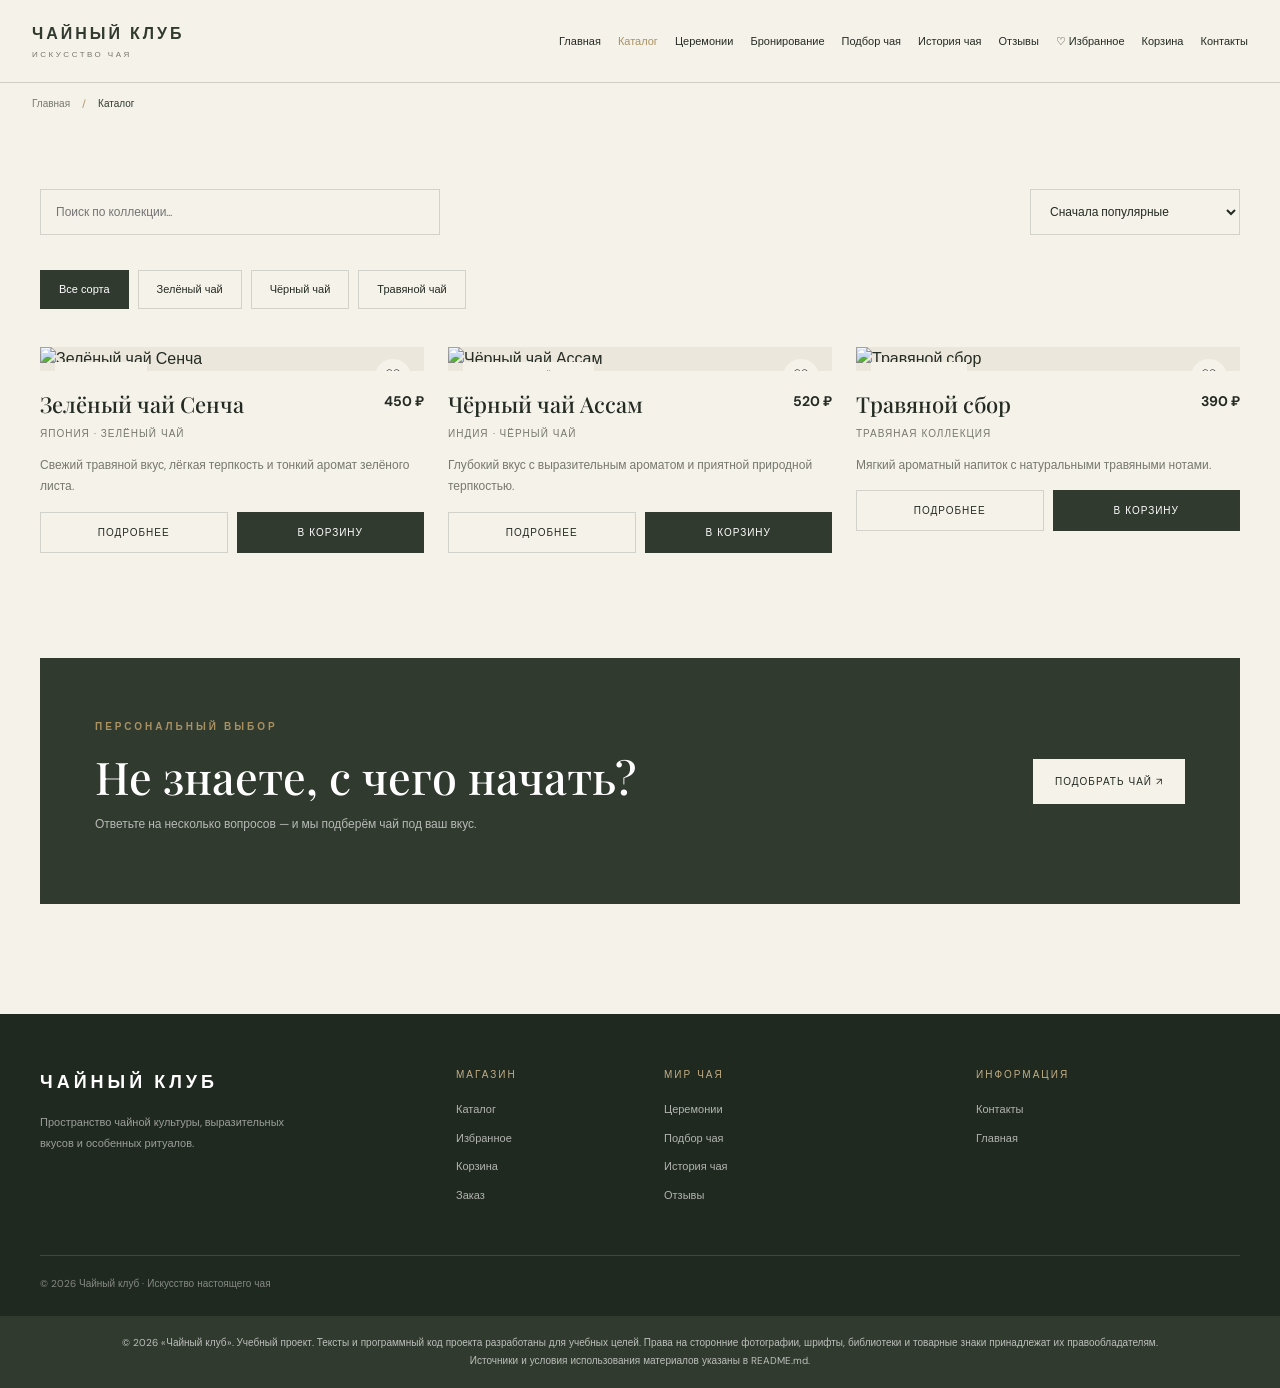
==== commit d604e3c1: "Update tea club website with practices 1-7" ====
--- a/catalog.html
+++ b/catalog.html
@@ -2,315 +2,770 @@
 <!DOCTYPE html>
 <html lang="ru">
 <head>
-    <meta charset="UTF-8">
-    <meta name="viewport" content="width=device-width, initial-scale=1.0">
-    <meta
-        name="description"
-        content="Каталог товаров учебного интернет-магазина."
-    >
-    <title>Каталог товаров — Учебный интернет-магазин</title>
-
-    <link rel="stylesheet" href="css/style.css">
+<meta charset="UTF-8">
+<meta name="viewport" content="width=device-width, initial-scale=1.0">
+<title>Коллекция чая — Чайный клуб</title>
+  <meta name="description" content="Каталог чая Чайного клуба: знакомство с сортами, описаниями и ценами.">
+
+<link rel="preconnect" href="https://fonts.googleapis.com">
+<link rel="preconnect" href="https://fonts.gstatic.com" crossorigin>
+<link href="https://fonts.googleapis.com/css2?family=DM+Sans:wght@400;500;600;700&family=Playfair+Display:wght@400;500;600&display=swap" rel="stylesheet">
+<link href="https://cdn.jsdelivr.net/npm/bootstrap@5.3.3/dist/css/bootstrap.min.css" rel="stylesheet">
+
+<style>
+:root {
+    --ink:#242b22;
+    --olive:#485442;
+    --dark:#303a2e;
+    --cream:#f5f2ea;
+    --paper:#ebe7dc;
+    --muted:#77786e;
+    --gold:#aa9162;
+    --line:rgba(36,43,34,.16);
+}
+
+* { box-sizing:border-box; }
+
+body {
+    margin:0;
+    background:var(--cream);
+    color:var(--ink);
+    font-family:"DM Sans",sans-serif;
+}
+
+a { color:inherit; text-decoration:none; }
+
+.container-premium {
+    width:min(1320px,calc(100% - 80px));
+    margin:auto;
+}
+
+.serif { font-family:"Playfair Display",Georgia,serif; }
+
+.eyebrow {
+    color:var(--gold);
+    font-size:10px;
+    letter-spacing:3px;
+    text-transform:uppercase;
+    font-weight:700;
+}
+
+/* NAVIGATION */
+
+.navbar-premium {
+    background:var(--cream);
+    border-bottom:1px solid var(--line);
+}
+
+.nav-inner {
+    min-height:82px;
+    display:flex;
+    align-items:center;
+    justify-content:space-between;
+    gap:25px;
+}
+
+.brand {
+    font-size:18px;
+    font-weight:700;
+    letter-spacing:4px;
+}
+
+.brand small {
+    display:block;
+    font-size:8px;
+    letter-spacing:3px;
+    color:var(--muted);
+    margin-top:4px;
+}
+
+.nav-links {
+    display:flex;
+    gap:23px;
+    font-size:12px;
+}
+
+.nav-links a:hover { color:var(--gold); }
+
+.menu-button {
+    display:none;
+    border:1px solid var(--line);
+    background:none;
+    padding:9px 13px;
+    font-size:11px;
+}
+
+/* HEADER */
+
+.catalog-hero {
+    padding:85px 0 65px;
+    background:var(--dark);
+    color:white;
+}
+
+.catalog-hero h1 {
+    font-size:clamp(48px,7vw,82px);
+    line-height:1.05;
+    margin:25px 0;
+}
+
+.catalog-hero p {
+    color:rgba(255,255,255,.7);
+    font-size:14px;
+    line-height:1.8;
+    max-width:500px;
+}
+
+/* CATALOG */
+
+.catalog-section {
+    padding:65px 0 110px;
+}
+
+.catalog-toolbar {
+    display:flex;
+    justify-content:space-between;
+    align-items:center;
+    gap:20px;
+    flex-wrap:wrap;
+    margin-bottom:35px;
+}
+
+.search-box {
+    flex:1;
+    min-width:220px;
+    max-width:400px;
+}
+
+.search-box input,
+.sort-select {
+    width:100%;
+    padding:13px 15px;
+    border:1px solid var(--line);
+    background:transparent;
+    color:var(--ink);
+    outline:none;
+    font-family:inherit;
+    font-size:12px;
+}
+
+.search-box input:focus,
+.sort-select:focus {
+    border-color:var(--gold);
+}
+
+.sort-select { max-width:210px; }
+
+.filters {
+    display:flex;
+    flex-wrap:wrap;
+    gap:9px;
+    margin-bottom:38px;
+}
+
+.filter-button {
+    border:1px solid var(--line);
+    padding:10px 18px;
+    background:transparent;
+    color:var(--ink);
+    font-size:11px;
+    cursor:pointer;
+    transition:.2s;
+}
+
+.filter-button:hover,
+.filter-button.active {
+    background:var(--dark);
+    color:white;
+    border-color:var(--dark);
+}
+
+.catalog-grid {
+    display:grid;
+    grid-template-columns:repeat(3,1fr);
+    gap:38px 24px;
+}
+
+.product-card {
+    min-width:0;
+}
+
+.product-image {
+    position:relative;
+    overflow:hidden;
+    background:var(--paper);
+}
+
+.product-image img {
+    width:100%;
+    height:360px;
+    object-fit:cover;
+    transition:transform .5s;
+}
+
+.product-card:hover .product-image img {
+    transform:scale(1.045);
+}
+
+.product-label {
+    position:absolute;
+    top:15px;
+    left:15px;
+    background:var(--cream);
+    padding:8px 11px;
+    font-size:9px;
+    letter-spacing:1px;
+    text-transform:uppercase;
+}
+
+.favorite-button {
+    position:absolute;
+    top:12px;
+    right:13px;
+    border:0;
+    background:var(--cream);
+    width:36px;
+    height:36px;
+    border-radius:50%;
+    font-size:20px;
+    cursor:pointer;
+}
+
+.favorite-button.selected {
+    color:#a34b43;
+}
+
+.product-info {
+    padding:20px 0;
+}
+
+.product-top {
+    display:flex;
+    justify-content:space-between;
+    gap:10px;
+}
+
+.product-info h3 {
+    font-family:"Playfair Display",Georgia,serif;
+    font-size:22px;
+    font-weight:500;
+    margin:0 0 8px;
+}
+
+.product-origin {
+    color:var(--muted);
+    font-size:10px;
+    letter-spacing:1px;
+    text-transform:uppercase;
+}
+
+.product-description {
+    color:var(--muted);
+    font-size:12px;
+    line-height:1.8;
+    margin:14px 0;
+}
+
+.product-price {
+    font-size:14px;
+    font-weight:700;
+    white-space:nowrap;
+}
+
+.product-actions {
+    display:flex;
+    gap:9px;
+}
+
+.details-button,
+.add-button {
+    padding:12px 15px;
+    font-size:10px;
+    letter-spacing:1px;
+    text-transform:uppercase;
+    text-align:center;
+    flex:1;
+    cursor:pointer;
+    transition:.2s;
+}
+
+.details-button {
+    border:1px solid var(--line);
+}
+
+.details-button:hover {
+    border-color:var(--dark);
+}
+
+.add-button {
+    border:1px solid var(--dark);
+    background:var(--dark);
+    color:white;
+}
+
+.add-button:hover {
+    background:var(--gold);
+    border-color:var(--gold);
+}
+
+.no-results {
+    display:none;
+    padding:55px 20px;
+    text-align:center;
+    color:var(--muted);
+    border:1px solid var(--line);
+    margin-top:20px;
+}
+
+/* BANNER */
+
+.catalog-banner {
+    margin-top:85px;
+    padding:55px;
+    background:var(--dark);
+    color:white;
+    display:flex;
+    align-items:center;
+    justify-content:space-between;
+    gap:25px;
+}
+
+.catalog-banner h2 {
+    font-size:clamp(30px,4vw,45px);
+    margin:12px 0;
+}
+
+.catalog-banner p {
+    color:rgba(255,255,255,.65);
+    font-size:12px;
+}
+
+.banner-button {
+    display:inline-block;
+    padding:15px 22px;
+    background:var(--cream);
+    color:var(--ink);
+    font-size:10px;
+    letter-spacing:1px;
+    text-transform:uppercase;
+    white-space:nowrap;
+}
+
+/* FOOTER */
+
+.footer {
+    background:#20291f;
+    color:white;
+    padding:55px 0 25px;
+}
+
+.footer-title {
+    font-size:18px;
+    letter-spacing:4px;
+    font-weight:700;
+}
+
+.footer p {
+    color:rgba(255,255,255,.55);
+    font-size:11px;
+    line-height:1.9;
+    max-width:280px;
+}
+
+.footer h4 {
+    color:#c1ad85;
+    font-size:10px;
+    letter-spacing:2px;
+    text-transform:uppercase;
+    margin-bottom:20px;
+}
+
+.footer a {
+    display:block;
+    color:rgba(255,255,255,.65);
+    font-size:11px;
+    margin-bottom:12px;
+}
+
+.footer a:hover { color:white; }
+
+.footer-bottom {
+    border-top:1px solid rgba(255,255,255,.14);
+    margin-top:40px;
+    padding-top:20px;
+    color:rgba(255,255,255,.45);
+    font-size:10px;
+}
+
+@media(max-width:900px) {
+    .nav-inner { flex-wrap:wrap; padding:17px 0; }
+    .menu-button { display:block; }
+    .nav-links {
+        display:none;
+        width:100%;
+        flex-direction:column;
+        gap:0;
+        padding:10px 0;
+    }
+    .nav-links.open { display:flex; }
+    .nav-links a { padding:9px 0; }
+    .catalog-grid { grid-template-columns:repeat(2,1fr); }
+}
+
+@media(max-width:580px) {
+    .container-premium { width:calc(100% - 36px); }
+    .catalog-grid { grid-template-columns:1fr; }
+    .product-image img { height:330px; }
+    .catalog-banner { padding:30px 23px; flex-direction:column; align-items:flex-start; }
+    .catalog-hero { padding:65px 0 50px; }
+}
+</style>
+    <link rel="stylesheet" href="css/site-components.css">
 </head>
 
 <body>
-
-<header class="site-header">
-    <div class="site-header__inner">
-
-        <a class="site-header__logo" href="index.html">
-            Учебный интернет-магазин
-        </a>
-
-        <nav class="site-nav" aria-label="Основная навигация">
-            <ul class="site-nav__list">
-                <li class="site-nav__item">
-                    <a class="site-nav__link" href="index.html">Главная</a>
-                </li>
-                <li class="site-nav__item">
-                    <a class="site-nav__link" href="catalog.html">Каталог</a>
-                </li>
-                <li class="site-nav__item">
-                    <a class="site-nav__link" href="contacts.html">Контакты</a>
-                </li>
-                <li class="site-nav__item">
-                    <a class="site-nav__link" href="index.html#advantages">Преимущества</a>
-                </li>
-                <li class="site-nav__item">
-                    <a class="site-nav__link" href="index.html#popular">Популярные товары</a>
-                </li>
-                <li class="site-nav__item">
-                    <a class="site-nav__link" href="index.html#contacts">Связаться</a>
-                </li>
-            </ul>
-        </nav>
+<div data-site-header></div>
+
+
+
+
+
+ 
+
+
+<main class="catalog-section">
+    <div class="container-premium">
+
+        <div class="catalog-toolbar">
+
+            <div class="search-box">
+                <input type="search" id="searchInput"
+                       placeholder="Поиск по коллекции...">
+            </div>
+
+            <select class="sort-select" id="sortSelect">
+                <option value="default">Сначала популярные</option>
+                <option value="low">Сначала дешевле</option>
+                <option value="high">Сначала дороже</option>
+                <option value="name">По названию</option>
+            </select>
+
+        </div>
+
+
+        <div class="filters">
+            <button class="filter-button active" data-category="all">Все сорта</button>
+            <button class="filter-button" data-category="green">Зелёный чай</button>
+            <button class="filter-button" data-category="black">Чёрный чай</button>
+            <button class="filter-button" data-category="herbal">Травяной чай</button>
+        </div>
+
+
+        <div class="catalog-grid" id="catalogGrid">
+
+            <article class="product-card" data-category="green"
+                     data-name="Зелёный чай Сенча" data-price="450">
+
+                <div class="product-image">
+                    <img src="https://images.unsplash.com/photo-1763617702099-d956f3fd8324?w=900"
+                         alt="Зелёный чай Сенча">
+                    <span class="product-label">Бестселлер</span>
+                    <button class="favorite-button" aria-label="В избранное"
+                            onclick="toggleFavorite(this,'Зелёный чай Сенча')">♡</button>
+                </div>
+
+                <div class="product-info">
+                    <div class="product-top">
+                        <div>
+                            <h3>Зелёный чай Сенча</h3>
+                            <div class="product-origin">Япония · Зелёный чай</div>
+                        </div>
+                        <span class="product-price">450 ₽</span>
+                    </div>
+
+                    <p class="product-description">
+                        Свежий травяной вкус, лёгкая терпкость
+                        и тонкий аромат зелёного листа.
+                    </p>
+
+                    <div class="product-actions">
+                        <a href="product.html" class="details-button">Подробнее</a>
+                        <button class="add-button"
+                                onclick="addToCart('Зелёный чай Сенча',450,'https://images.unsplash.com/photo-1763617702099-d956f3fd8324?w=700')">
+                            В корзину
+                        </button>
+                    </div>
+                </div>
+            </article>
+
+
+            <article class="product-card" data-category="black"
+                     data-name="Чёрный чай Ассам" data-price="520">
+
+                <div class="product-image">
+                    <img src="https://images.unsplash.com/photo-1759523710626-199a2da96085?w=900"
+                         alt="Чёрный чай Ассам">
+                    <span class="product-label">Насыщенный вкус</span>
+                    <button class="favorite-button" aria-label="В избранное"
+                            onclick="toggleFavorite(this,'Чёрный чай Ассам')">♡</button>
+                </div>
+
+                <div class="product-info">
+                    <div class="product-top">
+                        <div>
+                            <h3>Чёрный чай Ассам</h3>
+                            <div class="product-origin">Индия · Чёрный чай</div>
+                        </div>
+                        <span class="product-price">520 ₽</span>
+                    </div>
+
+                    <p class="product-description">
+                        Глубокий вкус с выразительным ароматом
+                        и приятной природной терпкостью.
+                    </p>
+
+                    <div class="product-actions">
+                        <a href="product.html" class="details-button">Подробнее</a>
+                        <button class="add-button"
+                                onclick="addToCart('Чёрный чай Ассам',520,'https://images.unsplash.com/photo-1759523710626-199a2da96085?w=700')">
+                            В корзину
+                        </button>
+                    </div>
+                </div>
+            </article>
+
+
+            <article class="product-card" data-category="herbal"
+                     data-name="Травяной сбор" data-price="390">
+
+                <div class="product-image">
+                    <img src="https://images.unsplash.com/photo-1648455321715-e8ed86188c0e?w=900"
+                         alt="Травяной сбор">
+                    <span class="product-label">Без кофеина</span>
+                    <button class="favorite-button" aria-label="В избранное"
+                            onclick="toggleFavorite(this,'Травяной сбор')">♡</button>
+                </div>
+
+                <div class="product-info">
+                    <div class="product-top">
+                        <div>
+                            <h3>Травяной сбор</h3>
+                            <div class="product-origin">Травяная коллекция</div>
+                        </div>
+                        <span class="product-price">390 ₽</span>
+                    </div>
+
+                    <p class="product-description">
+                        Мягкий ароматный напиток с натуральными
+                        травяными нотами.
+                    </p>
+
+                    <div class="product-actions">
+                        <a href="product.html" class="details-button">Подробнее</a>
+                        <button class="add-button"
+                                onclick="addToCart('Травяной сбор',390,'https://images.unsplash.com/photo-1648455321715-e8ed86188c0e?w=700')">
+                            В корзину
+                        </button>
+                    </div>
+                </div>
+            </article>
+
+        </div>
+
+
+        <div class="no-results" id="noResults">
+            По вашему запросу ничего не найдено.
+        </div>
+
+
+        <section class="catalog-banner">
+            <div>
+                <span class="eyebrow">Персональный выбор</span>
+                <h2 class="serif">Не знаете, с чего начать?</h2>
+                <p>Ответьте на несколько вопросов — и мы подберём чай под ваш вкус.</p>
+            </div>
+
+            <a href="tea-guide.html" class="banner-button">
+                Подобрать чай ↗
+            </a>
+        </section>
 
     </div>
-</header>
-
-<main class="page-content">
-
-    <div class="breadcrumbs">
-        <a class="breadcrumbs__link" href="index.html">Главная</a>
-        <span class="breadcrumbs__current">Каталог</span>
+</main>
+
+
+<footer class="footer">
+    <div class="container-premium">
+
+        <div class="row g-5">
+
+            <div class="col-lg-4">
+                <div class="footer-title">ЧАЙНЫЙ КЛУБ</div>
+                <p class="mt-3">
+                    Пространство чайной культуры,
+                    выразительных вкусов и особенных ритуалов.
+                </p>
+            </div>
+
+            <div class="col-6 col-lg-2">
+                <h4>Магазин</h4>
+                <a href="catalog.html">Каталог</a>
+                <a href="favorites.html">Избранное</a>
+                <a href="cart.html">Корзина</a>
+                <a href="order.html">Заказ</a>
+            </div>
+
+            <div class="col-6 col-lg-3">
+                <h4>Мир чая</h4>
+                <a href="ceremony.html">Церемонии</a>
+                <a href="tea-guide.html">Подбор чая</a>
+                <a href="tea-history.html">История чая</a>
+                <a href="reviews.html">Отзывы</a>
+            </div>
+
+            <div class="col-lg-3">
+                <h4>Информация</h4>
+                <a href="contacts.html">Контакты</a>
+                <a href="index.html">Главная</a>
+            </div>
+
+        </div>
+
+        <div class="footer-bottom">
+            © 2026 Чайный клуб · Искусство настоящего чая
+        </div>
+
     </div>
-
-    <section class="catalog-layout">
-
-        <aside class="catalog-filters">
-            <h2 class="catalog-filters__title">Фильтры</h2>
-
-            <form class="filters-form" action="#" method="get">
-
-                <fieldset class="filters-form__group">
-                    <legend class="filters-form__legend">Категория</legend>
-
-                    <label class="filters-form__label">
-                        <input
-                            class="filters-form__checkbox"
-                            type="checkbox"
-                            name="category"
-                            value="all"
-                        >
-                        Все товары
-                    </label>
-
-                    <label class="filters-form__label">
-                        <input
-                            class="filters-form__checkbox"
-                            type="checkbox"
-                            name="category"
-                            value="popular"
-                        >
-                        Популярные
-                    </label>
-
-                    <label class="filters-form__label">
-                        <input
-                            class="filters-form__checkbox"
-                            type="checkbox"
-                            name="category"
-                            value="new"
-                        >
-                        Новинки
-                    </label>
-                </fieldset>
-
-                <fieldset class="filters-form__group">
-                    <legend class="filters-form__legend">Цена</legend>
-
-                    <label class="filters-form__label" for="price-from">
-                        От:
-                    </label>
-
-                    <input
-                        class="filters-form__input"
-                        id="price-from"
-                        type="number"
-                        name="price_from"
-                        min="0"
-                        placeholder="0"
-                    >
-
-                    <label class="filters-form__label" for="price-to">
-                        До:
-                    </label>
-
-                    <input
-                        class="filters-form__input"
-                        id="price-to"
-                        type="number"
-                        name="price_to"
-                        min="0"
-                        placeholder="100000"
-                    >
-                </fieldset>
-
-                <button class="button button--primary" type="submit">
-                    Применить
-                </button>
-
-            </form>
-        </aside>
-
-        <section class="catalog-products">
-            <h2 class="catalog-products__title">Список товаров</h2>
-
-            
-<div class="products-grid">
-
-    <article class="product-card product-card--featured">
-        <span class="product-card__badge product-card__badge--hit">Хит продаж</span>
-        <h3 class="product-card__title">Ноутбук</h3>
-        <p class="product-card__description">
-            Современный ноутбук для работы и учёбы.
-        </p>
-        <p class="product-card__price">Цена: 70 000 руб.</p>
-        <a class="product-card__details-link" href="product.html">Подробнее</a>
-        <button class="button button--primary product-card__button"
-                type="button" data-product="Ноутбук">
-            Заказать
-        </button>
-    </article>
-
-    <article class="product-card">
-        <h3 class="product-card__title">Смартфон</h3>
-        <p class="product-card__description">
-            Удобный смартфон для повседневного использования.
-        </p>
-        <p class="product-card__price">Цена: 45 000 руб.</p>
-        <a class="product-card__details-link" href="product.html">Подробнее</a>
-        <button class="button button--primary product-card__button"
-                type="button" data-product="Смартфон">
-            Заказать
-        </button>
-    </article>
-
-    <article class="product-card product-card--new">
-        <span class="product-card__badge product-card__badge--new">Новинка</span>
-        <h3 class="product-card__title">Наушники</h3>
-        <p class="product-card__description">
-            Беспроводные наушники с качественным звуком.
-        </p>
-        <p class="product-card__price">Цена: 8 000 руб.</p>
-        <a class="product-card__details-link" href="product.html">Подробнее</a>
-        <button class="button button--primary product-card__button"
-                type="button" data-product="Наушники">
-            Заказать
-        </button>
-    </article>
-
-    <article class="product-card">
-        <h3 class="product-card__title">Планшет</h3>
-        <p class="product-card__description">
-            Компактное устройство для чтения, учёбы и просмотра видео.
-        </p>
-        <p class="product-card__price">Цена: 32 000 руб.</p>
-        <a class="product-card__details-link" href="product.html">Подробнее</a>
-        <button class="button button--primary product-card__button"
-                type="button" data-product="Планшет">
-            Заказать
-        </button>
-    </article>
-
-    <article class="product-card">
-        <h3 class="product-card__title">Клавиатура</h3>
-        <p class="product-card__description">
-            Удобная клавиатура для работы за компьютером.
-        </p>
-        <p class="product-card__price">Цена: 4 500 руб.</p>
-        <a class="product-card__details-link" href="product.html">Подробнее</a>
-        <button class="button button--primary product-card__button"
-                type="button" data-product="Клавиатура">
-            Заказать
-        </button>
-    </article>
-
-    <article class="product-card">
-        <h3 class="product-card__title">Мышь</h3>
-        <p class="product-card__description">
-            Компьютерная мышь для повседневных задач.
-        </p>
-        <p class="product-card__price">Цена: 2 000 руб.</p>
-        <a class="product-card__details-link" href="product.html">Подробнее</a>
-        <button class="button button--primary product-card__button"
-                type="button" data-product="Мышь">
-            Заказать
-        </button>
-    </article>
-
-</div>
-
-        </section>
-
-    </section>
-
-</main>
-
-<footer class="site-footer">
-    <p class="site-footer__text">
-        &copy; 2026 Учебный интернет-магазин
-    </p>
 </footer>
 
-    <div class="modal" id="orderModal" aria-hidden="true">
-        <div class="modal__overlay" data-modal-close></div>
-
-        <div class="modal__content"
-             role="dialog"
-             aria-modal="true"
-             aria-labelledby="orderModalTitle">
-
-            <button class="button button--secondary order-dialog__close"
-                    type="button"
-                    aria-label="Закрыть окно"
-                    data-modal-close>
-                &times;
-            </button>
-
-            <h2 class="order-dialog__title" id="orderModalTitle">Оформление заявки</h2>
-
-            <form class="order-form" id="orderForm" novalidate>
-                <input type="hidden" id="productInput" name="product">
-
-                <div class="order-form__field">
-                    <label class="order-form__label" for="nameInput">Имя</label>
-                    <input class="order-form__input" type="text" id="nameInput" name="name" placeholder="Введите имя" required>
-                    <span class="order-form__error" id="nameError"></span>
-                </div>
-
-                <div class="order-form__field">
-                    <label class="order-form__label" for="phoneInput">Телефон</label>
-                    <input class="order-form__input" type="tel" id="phoneInput" name="phone" placeholder="+7 (___) ___-__-__" required>
-                    <span class="order-form__error" id="phoneError"></span>
-                </div>
-
-                <div class="order-form__field">
-                    <label class="order-form__label" for="emailInput">Email</label>
-                    <input class="order-form__input" type="email" id="emailInput" name="email" placeholder="example@mail.ru" required>
-                    <span class="order-form__error" id="emailError"></span>
-                </div>
-
-                <div class="order-form__field">
-                    <label class="order-form__label" for="dateInput">Дата</label>
-                    <input class="order-form__input" type="date" id="dateInput" name="date" required>
-                    <span class="order-form__error" id="dateError"></span>
-                </div>
-
-                <div class="order-form__field">
-                    <label class="order-form__label" for="topicInput">Товар</label>
-                    <select class="order-form__select" id="topicInput" name="topic" required>
-                        <option value="">Выберите товар</option>
-                        <option value="Товар 1">Товар 1</option>
-                        <option value="Товар 2">Товар 2</option>
-                        <option value="Товар 3">Товар 3</option>
-                    </select>
-                    <span class="order-form__error" id="topicError"></span>
-                </div>
-
-                <div class="order-form__field">
-                    <label class="order-form__label" for="consentInput">
-                        <input class="order-form__checkbox" type="checkbox" id="consentInput" name="consent" required>
-                        Я согласен(на) на обработку данных
-                    </label>
-                    <span class="order-form__error" id="consentError"></span>
-                </div>
-
-                <div class="order-form__field">
-                    <label class="order-form__label" for="commentInput">Комментарий</label>
-                    <textarea class="order-form__textarea" id="commentInput" name="comment" rows="4" placeholder="Ваш комментарий"></textarea>
-                    <span class="order-form__error" id="commentError"></span>
-                </div>
-
-                <div class="order-form__actions">
-                    <button class="button button--primary" type="submit">Отправить заявку</button>
-                </div>
-
-                <p class="success-message" id="successMessage"></p>
-            </form>
-        </div>
-    </div>
-<script src="js/main.js"></script>
-
+
+<script>
+
+let selectedCategory = "all";
+
+const cards = Array.from(document.querySelectorAll(".product-card"));
+const searchInput = document.getElementById("searchInput");
+const sortSelect = document.getElementById("sortSelect");
+const catalogGrid = document.getElementById("catalogGrid");
+const noResults = document.getElementById("noResults");
+
+function updateCatalog() {
+    const search = searchInput.value.toLowerCase().trim();
+
+    let visibleCards = cards.filter(card => {
+        const matchesCategory =
+            selectedCategory === "all" ||
+            card.dataset.category === selectedCategory;
+
+        const matchesSearch =
+            card.dataset.name.toLowerCase().includes(search);
+
+        return matchesCategory && matchesSearch;
+    });
+
+    const sort = sortSelect.value;
+
+    if (sort === "low") {
+        visibleCards.sort((a,b) =>
+            Number(a.dataset.price) - Number(b.dataset.price)
+        );
+    }
+
+    if (sort === "high") {
+        visibleCards.sort((a,b) =>
+            Number(b.dataset.price) - Number(a.dataset.price)
+        );
+    }
+
+    if (sort === "name") {
+        visibleCards.sort((a,b) =>
+            a.dataset.name.localeCompare(b.dataset.name, "ru")
+        );
+    }
+
+    cards.forEach(card => card.style.display = "none");
+
+    visibleCards.forEach(card => {
+        card.style.display = "block";
+        catalogGrid.appendChild(card);
+    });
+
+    noResults.style.display =
+        visibleCards.length === 0 ? "block" : "none";
+}
+
+document.querySelectorAll(".filter-button").forEach(button => {
+    button.addEventListener("click", function() {
+        document.querySelectorAll(".filter-button").forEach(item =>
+            item.classList.remove("active")
+        );
+
+        this.classList.add("active");
+        selectedCategory = this.dataset.category;
+        updateCatalog();
+    });
+});
+
+searchInput.addEventListener("input", updateCatalog);
+sortSelect.addEventListener("change", updateCatalog);
+
+
+function addToCart(name, price, image) {
+    let cart = JSON.parse(localStorage.getItem("teaCart")) || [];
+
+    const existingItem = cart.find(item => item.name === name);
+
+    if (existingItem) {
+        existingItem.quantity++;
+    } else {
+        cart.push({
+            name: name,
+            price: price,
+            image: image,
+            quantity: 1
+        });
+    }
+
+    localStorage.setItem("teaCart", JSON.stringify(cart));
+
+    alert("Товар добавлен в корзину!");
+}
+
+
+function toggleFavorite(button, name) {
+    let favorites = JSON.parse(localStorage.getItem("teaFavorites")) || [];
+
+    if (favorites.includes(name)) {
+        favorites = favorites.filter(item => item !== name);
+        button.classList.remove("selected");
+        button.textContent = "♡";
+    } else {
+        favorites.push(name);
+        button.classList.add("selected");
+        button.textContent = "♥";
+    }
+
+    localStorage.setItem("teaFavorites", JSON.stringify(favorites));
+}
+
+function restoreFavorites() {
+    const favorites = JSON.parse(localStorage.getItem("teaFavorites")) || [];
+
+    document.querySelectorAll(".favorite-button").forEach(button => {
+        const name = button.getAttribute("onclick").match(/'([^']+)'/)[1];
+
+        if (favorites.includes(name)) {
+            button.classList.add("selected");
+            button.textContent = "♥";
+        }
+    });
+}
+
+restoreFavorites();
+</script>
+
+<div data-site-credits></div>
+<script src="js/components.js"></script>
 </body>
+
 </html>
--- a/css/site-components.css
+++ b/css/site-components.css
@@ -0,0 +1,171 @@
+/* Общие компоненты сайта. Именование собственных классов — БЭМ. */
+:root {
+  --site-color-ink: #242b22;
+  --site-color-dark: #303a2e;
+  --site-color-cream: #f5f2ea;
+  --site-color-paper: #ebe7dc;
+  --site-color-muted: #77786e;
+  --site-color-gold: #aa9162;
+  --site-color-line: rgba(36, 43, 34, .18);
+  --site-space-1: 8px;
+  --site-space-2: 16px;
+  --site-space-3: 24px;
+  --site-radius: 2px;
+}
+
+.site-header {
+  position: relative;
+  z-index: 100;
+  background: var(--site-color-cream);
+  border-bottom: 1px solid var(--site-color-line);
+}
+
+.site-header__inner {
+  width: min(1400px, calc(100% - 64px));
+  min-height: 82px;
+  margin: 0 auto;
+  display: flex;
+  align-items: center;
+  justify-content: space-between;
+  gap: var(--site-space-3);
+}
+
+.site-header__brand {
+  flex: 0 0 auto;
+  color: var(--site-color-dark);
+  font: 700 16px/1.25 "DM Sans", Arial, sans-serif;
+  letter-spacing: 3px;
+  text-decoration: none;
+}
+
+.site-header__tagline {
+  display: block;
+  margin-top: 5px;
+  color: var(--site-color-muted);
+  font-size: 8px;
+  font-weight: 500;
+  letter-spacing: 2.5px;
+}
+
+.site-header__nav {
+  display: flex;
+  align-items: center;
+  justify-content: flex-end;
+  flex-wrap: wrap;
+  gap: 8px 17px;
+}
+
+.site-header__link {
+  color: var(--site-color-ink);
+  font: 500 11px/1.5 "DM Sans", Arial, sans-serif;
+  text-decoration: none;
+  transition: color .2s ease;
+}
+
+.site-header__link:hover,
+.site-header__link--active {
+  color: var(--site-color-gold);
+}
+
+.site-header__link:focus-visible,
+.site-header__menu-button:focus-visible {
+  outline: 2px solid var(--site-color-gold);
+  outline-offset: 4px;
+}
+
+.site-header__menu-button {
+  display: none;
+  padding: 10px 14px;
+  border: 1px solid var(--site-color-dark);
+  border-radius: var(--site-radius);
+  background: transparent;
+  color: var(--site-color-dark);
+  font: 600 10px "DM Sans", Arial, sans-serif;
+  letter-spacing: 1px;
+  cursor: pointer;
+}
+
+.site-header__menu-button:disabled {
+  opacity: .5;
+  cursor: not-allowed;
+}
+
+.site-breadcrumb {
+  width: min(1400px, calc(100% - 64px));
+  margin: 0 auto;
+  padding: 13px 0;
+  color: var(--site-color-muted);
+  font: 10px/1.5 "DM Sans", Arial, sans-serif;
+}
+.site-breadcrumb__link { color: var(--site-color-muted); text-decoration: none; }
+.site-breadcrumb__link:hover { color: var(--site-color-gold); }
+.site-breadcrumb__separator { margin: 0 9px; color: var(--site-color-gold); }
+.site-breadcrumb__current { color: var(--site-color-dark); }
+
+.site-credits {
+  padding: 18px 24px;
+  background: var(--site-color-dark);
+  color: rgba(255,255,255,.68);
+  text-align: center;
+}
+
+.site-credits__text {
+  max-width: 1050px;
+  margin: 0 auto;
+  font: 10px/1.8 "DM Sans", Arial, sans-serif;
+}
+
+/* БЭМ-компоненты формы бронирования. */
+.booking-page { background: var(--site-color-cream); color: var(--site-color-ink); }
+.booking-page__hero { padding: 72px 24px 48px; text-align: center; }
+.booking-page__eyebrow { color: var(--site-color-gold); font-size: 10px; letter-spacing: 3px; text-transform: uppercase; }
+.booking-page__title { margin: 18px 0; color: var(--site-color-dark); font: 400 clamp(40px, 6vw, 68px)/1.1 "Playfair Display", Georgia, serif; }
+.booking-page__intro { max-width: 620px; margin: 0 auto; color: var(--site-color-muted); font-size: 14px; line-height: 1.8; }
+.booking-page__layout { width: min(1120px, calc(100% - 48px)); margin: 0 auto 90px; display: grid; grid-template-columns: .85fr 1.15fr; gap: 56px; align-items: start; }
+.booking-page__info { padding: 34px 0; }
+.booking-page__info-title { margin: 18px 0; color: var(--site-color-dark); font: 400 38px/1.2 "Playfair Display", Georgia, serif; }
+.booking-page__info-text { color: var(--site-color-muted); font-size: 13px; line-height: 1.9; }
+.booking-page__notice { margin-top: 28px; padding: 18px; border-left: 2px solid var(--site-color-gold); background: var(--site-color-paper); color: var(--site-color-muted); font-size: 11px; line-height: 1.8; }
+.booking-form { padding: 38px; background: #fffefa; border: 1px solid var(--site-color-line); }
+.booking-form__title { margin: 0 0 26px; color: var(--site-color-dark); font: 400 30px "Playfair Display", Georgia, serif; }
+.booking-form__grid { display: grid; grid-template-columns: 1fr 1fr; gap: 18px; }
+.booking-form__field { margin-bottom: 18px; }
+.booking-form__field--wide { grid-column: 1 / -1; }
+.booking-form__label { display: block; margin-bottom: 8px; color: var(--site-color-dark); font-size: 11px; font-weight: 600; }
+.booking-form__control { width: 100%; min-height: 48px; padding: 12px 13px; border: 1px solid var(--site-color-line); border-radius: var(--site-radius); background: white; color: var(--site-color-ink); font: 13px "DM Sans", Arial, sans-serif; }
+.booking-form__control:focus { border-color: var(--site-color-gold); outline: 0; box-shadow: 0 0 0 3px rgba(170,145,98,.15); }
+.booking-form__control:focus-visible { outline: 2px solid var(--site-color-gold); outline-offset: 2px; }
+.booking-form__control:disabled { background: #eee; color: #888; cursor: not-allowed; }
+.booking-form__control[aria-invalid="true"] { border-color: #a33b32; }
+.booking-form__consent { display: flex; align-items: flex-start; gap: 10px; margin: 4px 0 20px; color: var(--site-color-muted); font-size: 11px; line-height: 1.6; }
+.booking-form__submit { width: 100%; min-height: 52px; border: 0; background: var(--site-color-dark); color: white; font: 600 10px "DM Sans", Arial, sans-serif; letter-spacing: 1.5px; text-transform: uppercase; cursor: pointer; transition: background .2s ease; }
+.booking-form__submit:hover { background: var(--site-color-gold); }
+.booking-form__submit:focus-visible { outline: 3px solid var(--site-color-gold); outline-offset: 3px; }
+.booking-form__submit:disabled { opacity: .55; cursor: not-allowed; }
+.booking-form__hint { margin: 14px 0 0; color: var(--site-color-muted); font-size: 10px; line-height: 1.7; }
+.booking-dialog { width: min(440px, calc(100% - 32px)); padding: 38px; border: 1px solid var(--site-color-line); background: var(--site-color-cream); color: var(--site-color-ink); text-align: center; }
+.booking-dialog::backdrop { background: rgba(20, 27, 21, .72); }
+.booking-dialog__title { color: var(--site-color-dark); font: 400 30px "Playfair Display", Georgia, serif; }
+.booking-dialog__text { color: var(--site-color-muted); font-size: 13px; line-height: 1.8; }
+.booking-dialog__close { margin-top: 16px; padding: 13px 24px; border: 0; background: var(--site-color-dark); color: white; cursor: pointer; }
+
+@media (max-width: 1100px) {
+  .site-header__inner { width: min(100% - 40px, 1400px); flex-wrap: wrap; padding: 16px 0; }
+  .site-header__nav { gap: 8px 12px; }
+}
+@media (max-width: 760px) {
+  .site-header__inner { min-height: 72px; }
+  .site-header__menu-button { display: block; }
+  .site-header__nav { display: none; flex: 1 0 100%; flex-direction: column; align-items: flex-start; padding: 12px 0 8px; }
+  .site-header__nav--open { display: flex; }
+  .site-header__link { font-size: 13px; padding: 3px 0; }
+  .booking-page__layout { grid-template-columns: 1fr; gap: 22px; }
+  .booking-page__hero { padding-top: 52px; }
+  .booking-form { padding: 25px 20px; }
+}
+@media (max-width: 480px) {
+  .site-header__inner { width: calc(100% - 32px); }
+  .site-breadcrumb { width: calc(100% - 32px); }
+  .booking-form__grid { grid-template-columns: 1fr; gap: 0; }
+  .booking-form__field--wide { grid-column: auto; }
+}
